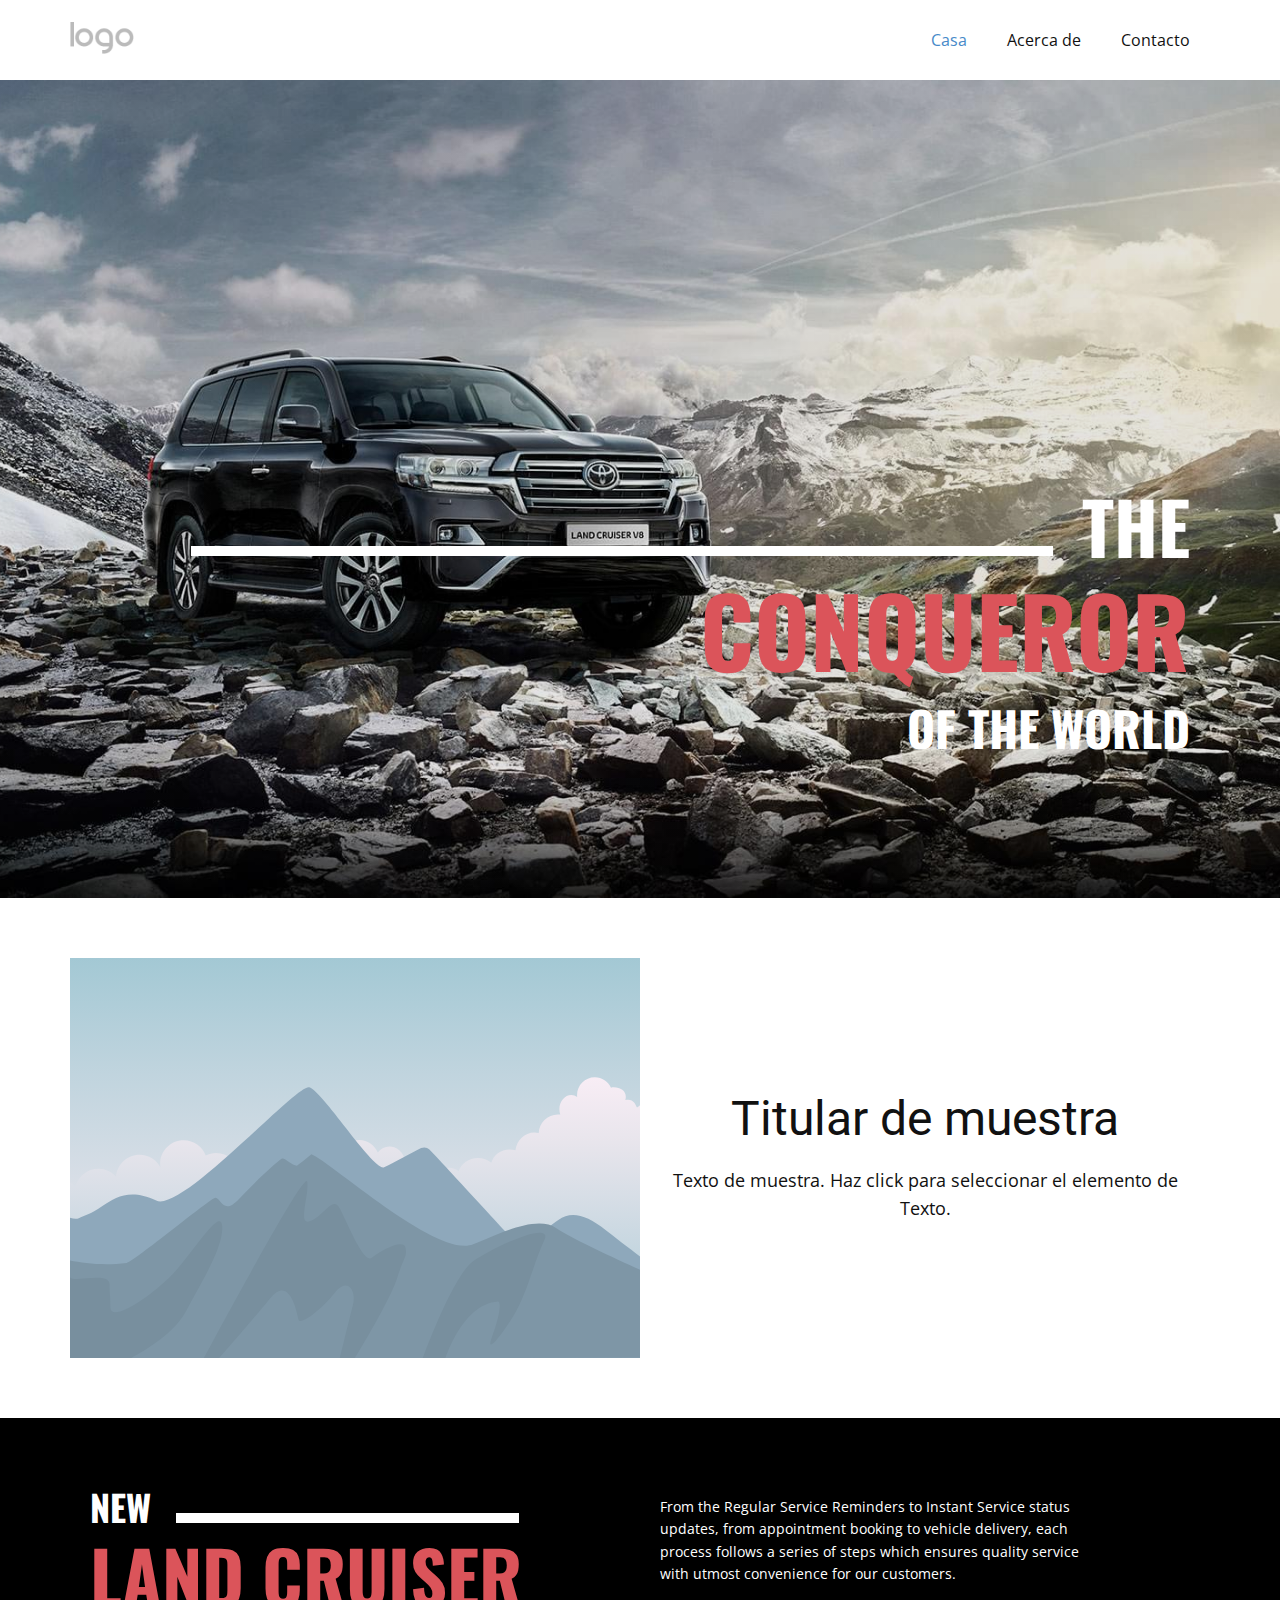
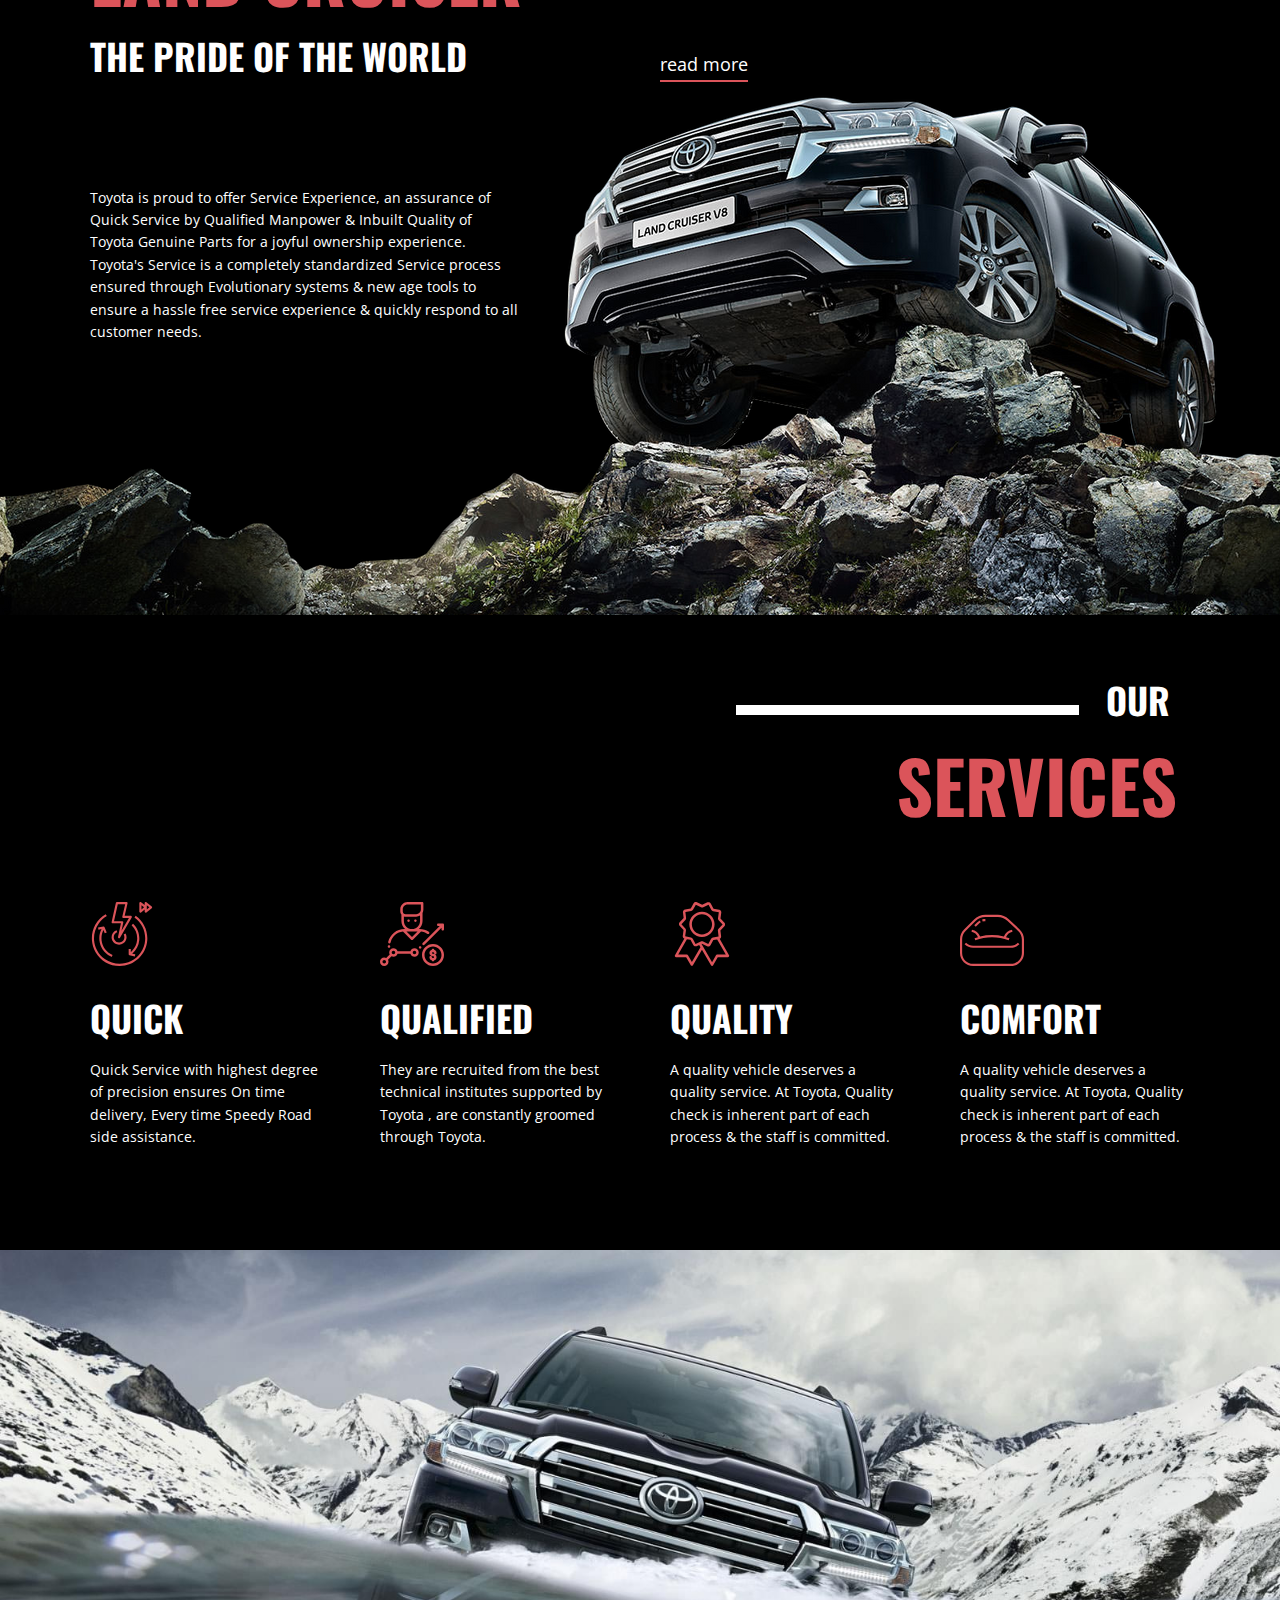
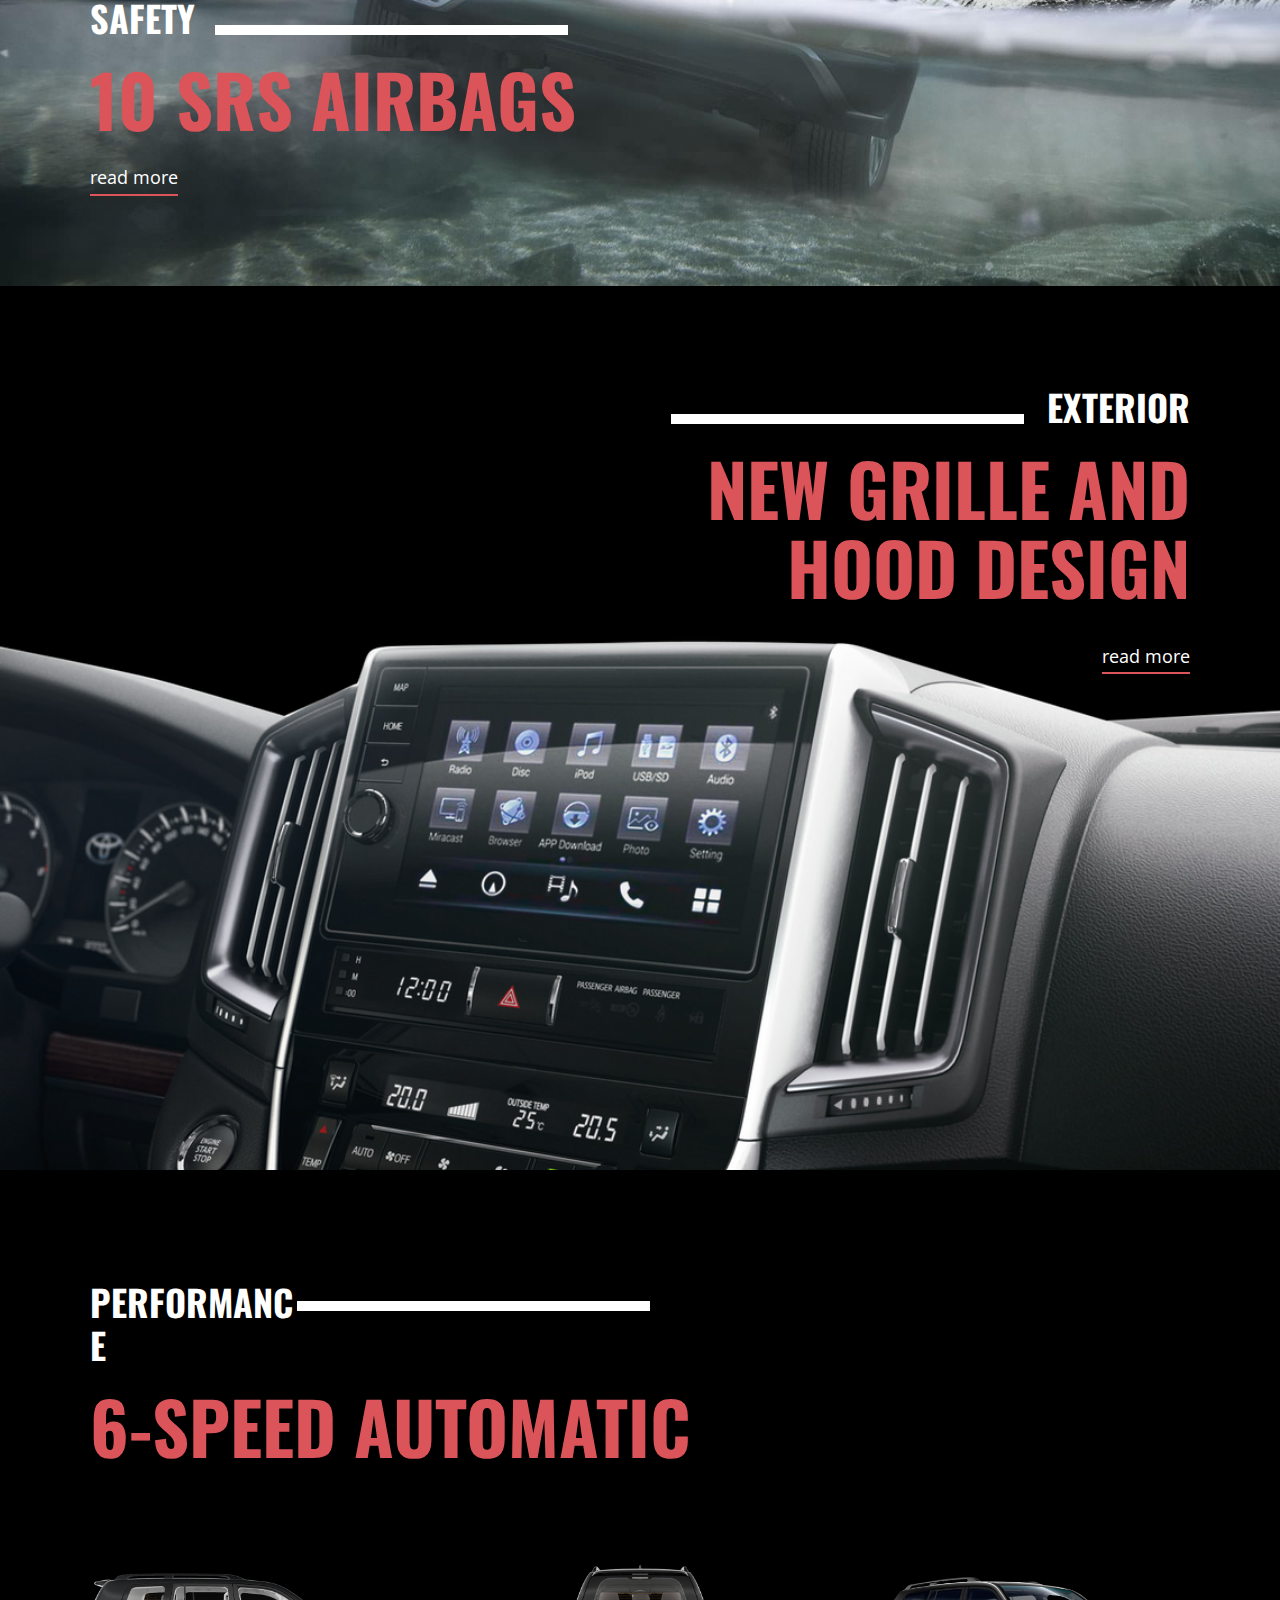
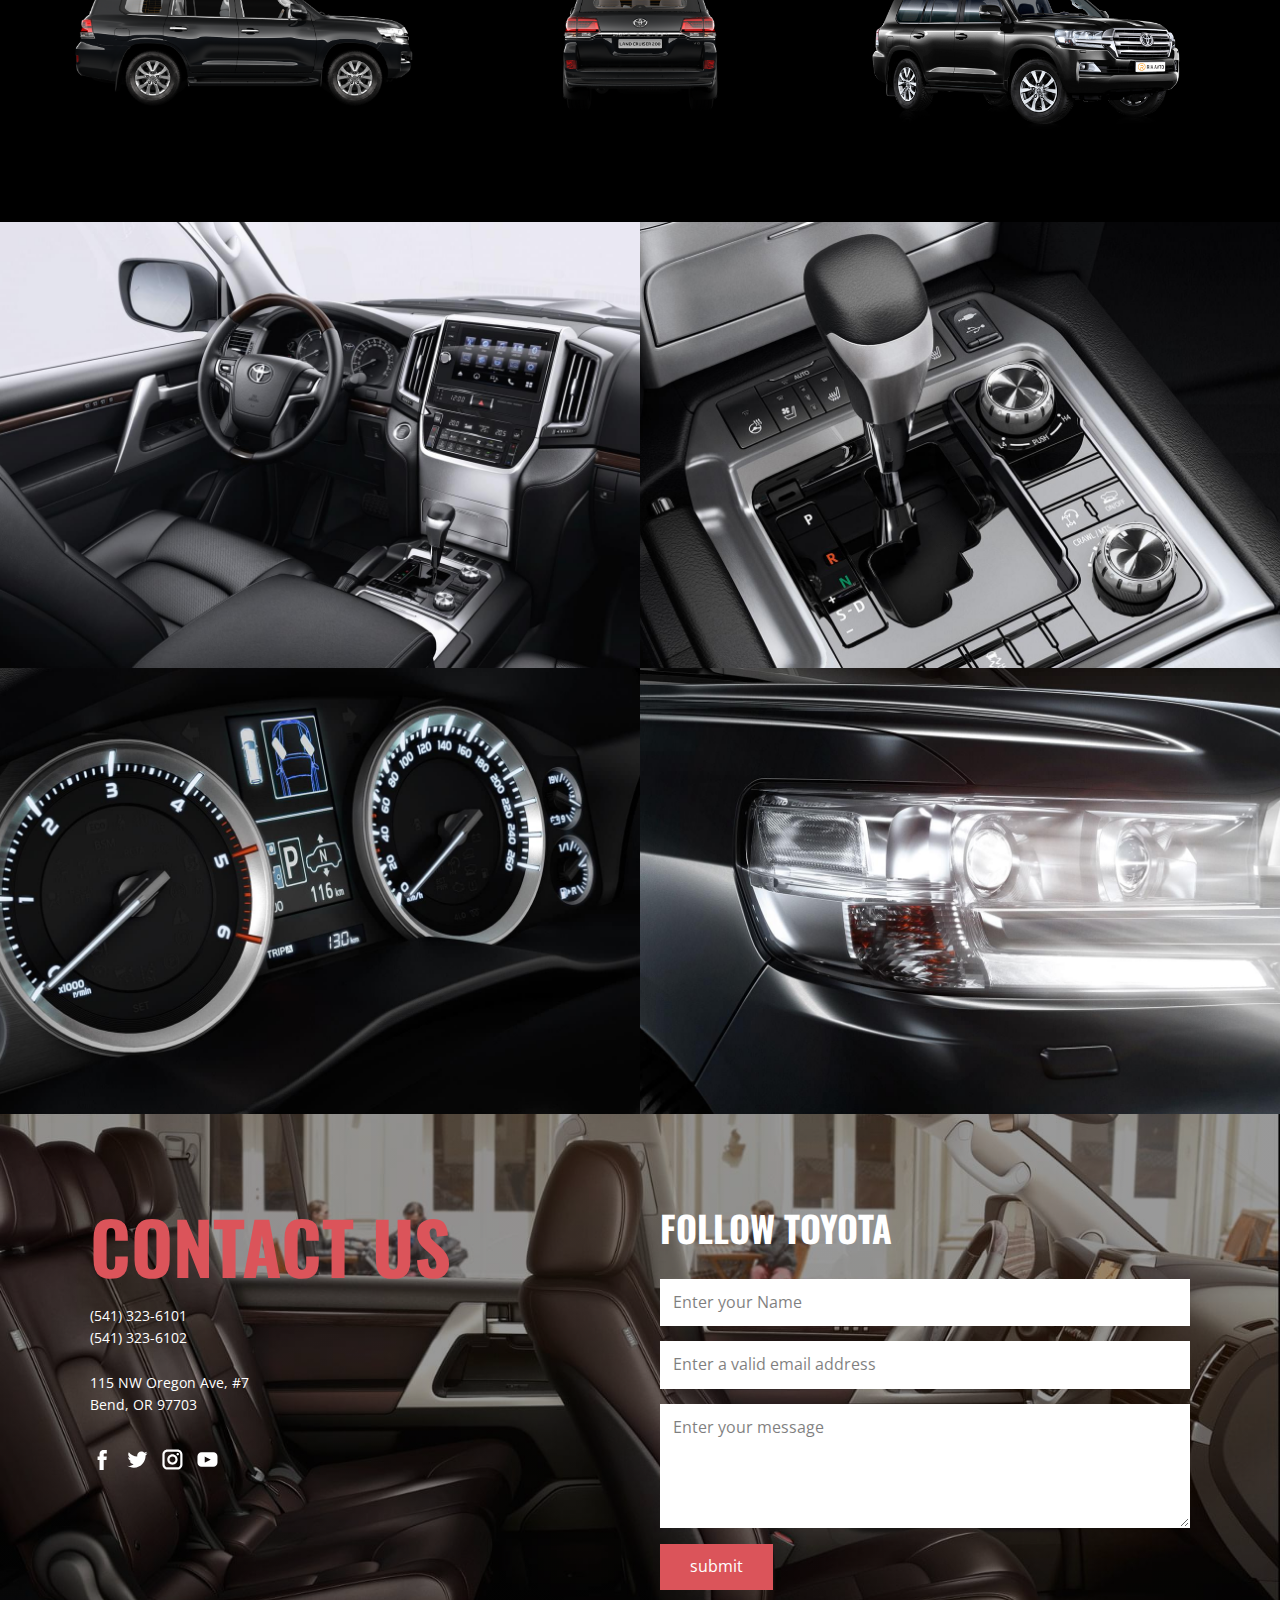
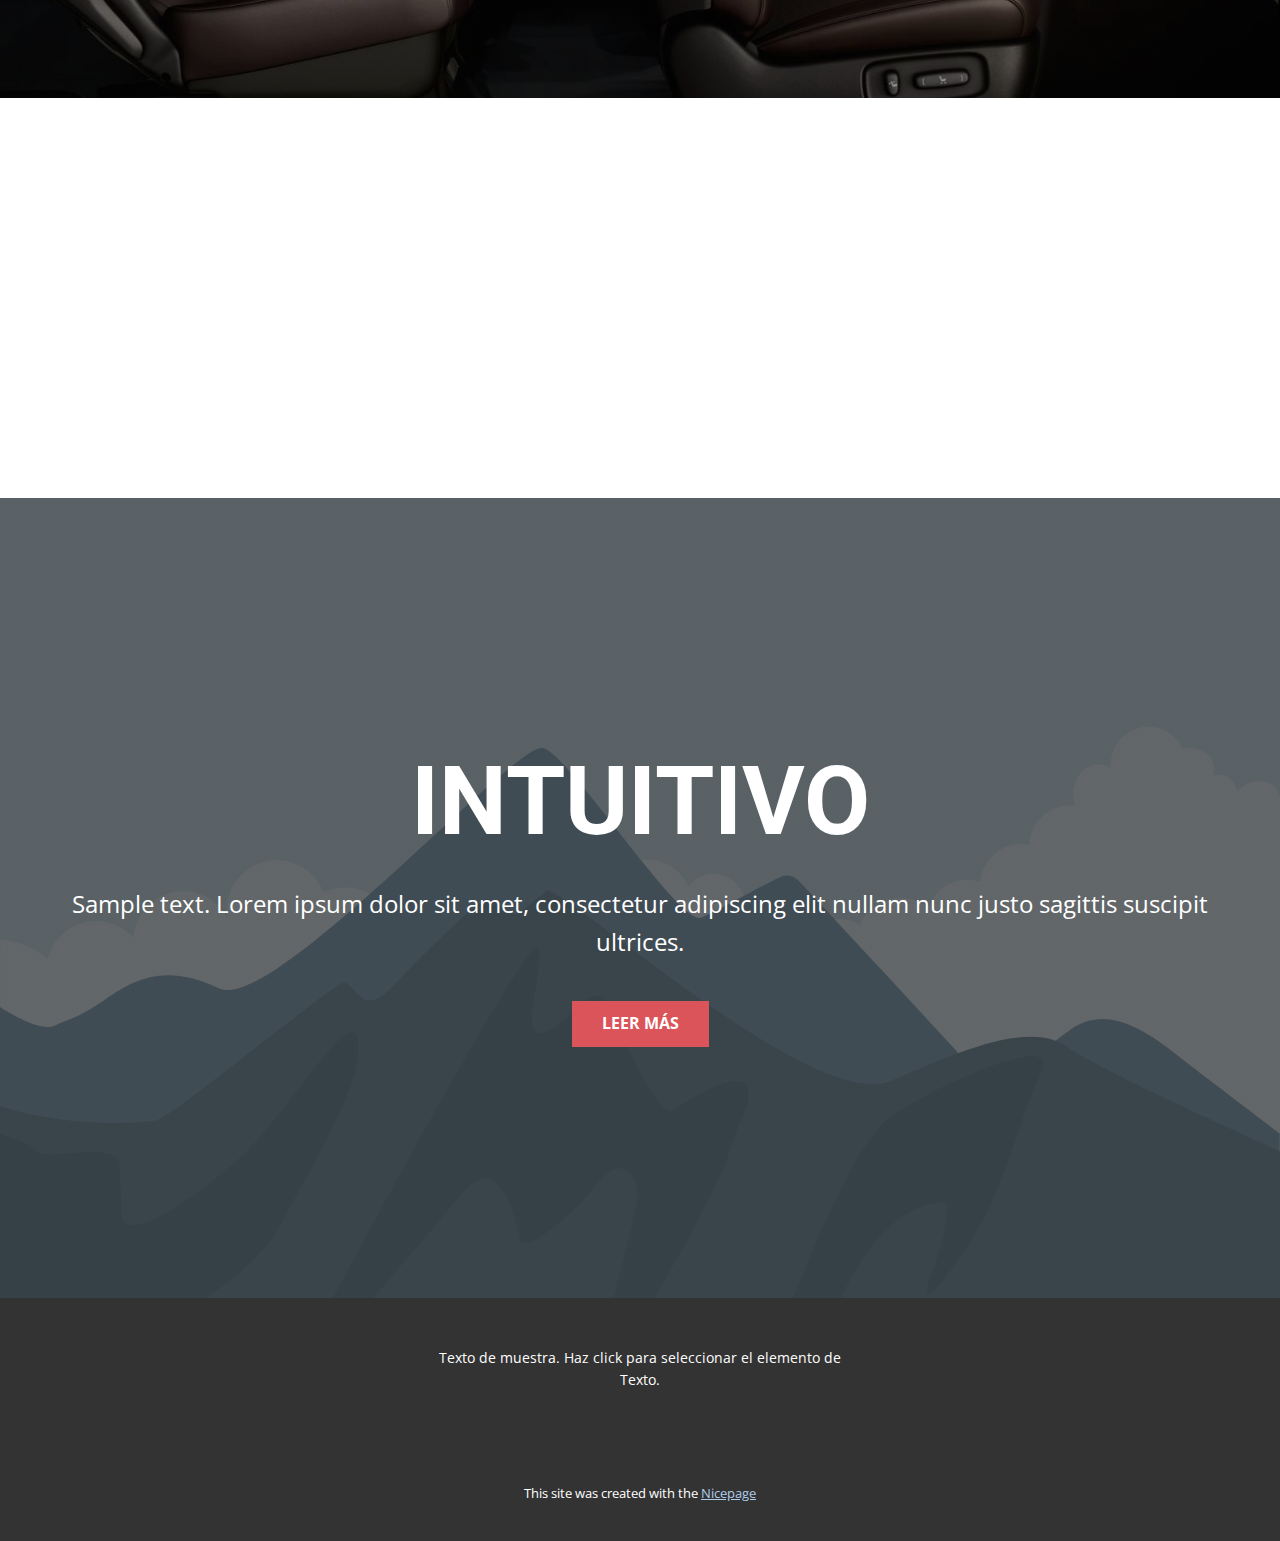
==== index.html @ c86cfa2c "Add files via upload" ====
<!DOCTYPE html>
<html style="font-size: 16px;" lang="es"><head>
    <meta name="viewport" content="width=device-width, initial-scale=1.0">
    <meta charset="utf-8">
    <meta name="keywords" content="the, Conqueror, of the world, Land Cruiser, services, 10 SRS AIRBAGS, NEW GRILLE AND HOOD DESIGN, 6-SPEED AUTOMATIC, Contact us, INTUITIVO">
    <meta name="description" content="">
    <title>Casa</title>
    <link rel="stylesheet" href="nicepage.css" media="screen">
<link rel="stylesheet" href="index.css" media="screen">
    <script class="u-script" type="text/javascript" src="jquery.js" defer=""></script>
    <script class="u-script" type="text/javascript" src="nicepage.js" defer=""></script>
    <meta name="generator" content="Nicepage 6.18.5, nicepage.com">
    <meta name="referrer" content="origin">
    <link id="u-theme-google-font" rel="stylesheet" href="https://fonts.googleapis.com/css?family=Roboto:100,100i,300,300i,400,400i,500,500i,700,700i,900,900i|Open+Sans:300,300i,400,400i,500,500i,600,600i,700,700i,800,800i">
    <link id="u-page-google-font" rel="stylesheet" href="https://fonts.googleapis.com/css?family=Oswald:200,300,400,500,600,700">
    
    
    
    
    
    
    
    
    
    
    
    
    
    <script type="application/ld+json">{
		"@context": "http://schema.org",
		"@type": "Organization",
		"name": "",
		"logo": "images/default-logo.png"
}</script>
    <meta name="theme-color" content="#478ac9">
    <meta property="og:title" content="Casa">
    <meta property="og:type" content="website">
  <meta data-intl-tel-input-cdn-path="intlTelInput/"></head>
  <body data-home-page="Casa.html" data-home-page-title="Casa" data-path-to-root="./" data-include-products="false" class="u-body u-xl-mode" data-lang="es"><header class="u-clearfix u-header u-header" id="sec-7772"><div class="u-clearfix u-sheet u-valign-middle u-sheet-1">
        <a href="#" class="u-image u-logo u-image-1">
          <img src="images/default-logo.png" class="u-logo-image u-logo-image-1">
        </a>
        <nav class="u-menu u-menu-dropdown u-offcanvas u-menu-1">
          <div class="menu-collapse" style="font-size: 1rem; letter-spacing: 0px;">
            <a class="u-button-style u-custom-left-right-menu-spacing u-custom-padding-bottom u-custom-top-bottom-menu-spacing u-nav-link u-text-active-palette-1-base u-text-hover-palette-2-base" href="#">
              <svg class="u-svg-link" viewBox="0 0 24 24"><use xlink:href="#menu-hamburger"></use></svg>
              <svg class="u-svg-content" version="1.1" id="menu-hamburger" viewBox="0 0 16 16" x="0px" y="0px" xmlns:xlink="http://www.w3.org/1999/xlink" xmlns="http://www.w3.org/2000/svg"><g><rect y="1" width="16" height="2"></rect><rect y="7" width="16" height="2"></rect><rect y="13" width="16" height="2"></rect>
</g></svg>
            </a>
          </div>
          <div class="u-nav-container">
            <ul class="u-nav u-unstyled u-nav-1"><li class="u-nav-item"><a class="u-button-style u-nav-link u-text-active-palette-1-base u-text-hover-palette-2-base" href="./" style="padding: 10px 20px;">Casa</a>
</li><li class="u-nav-item"><a class="u-button-style u-nav-link u-text-active-palette-1-base u-text-hover-palette-2-base" href="Acerca-de.html" style="padding: 10px 20px;">Acerca de</a>
</li><li class="u-nav-item"><a class="u-button-style u-nav-link u-text-active-palette-1-base u-text-hover-palette-2-base" href="Contacto.html" style="padding: 10px 20px;">Contacto</a>
</li></ul>
          </div>
          <div class="u-nav-container-collapse">
            <div class="u-black u-container-style u-inner-container-layout u-opacity u-opacity-95 u-sidenav">
              <div class="u-inner-container-layout u-sidenav-overflow">
                <div class="u-menu-close"></div>
                <ul class="u-align-center u-nav u-popupmenu-items u-unstyled u-nav-2"><li class="u-nav-item"><a class="u-button-style u-nav-link" href="./">Casa</a>
</li><li class="u-nav-item"><a class="u-button-style u-nav-link" href="Acerca-de.html">Acerca de</a>
</li><li class="u-nav-item"><a class="u-button-style u-nav-link" href="Contacto.html">Contacto</a>
</li></ul>
              </div>
            </div>
            <div class="u-black u-menu-overlay u-opacity u-opacity-70"></div>
          </div>
        </nav>
      </div></header>
    <section class="u-clearfix u-image u-shading u-section-1" id="carousel_c855">
      <div class="u-clearfix u-sheet u-sheet-1">
        <div class="u-align-right u-container-align-right u-container-style u-expanded-width u-group u-group-1">
          <div class="u-container-layout u-valign-bottom-lg u-valign-bottom-md u-valign-bottom-sm u-valign-bottom-xs u-container-layout-1">
            <div class="u-border-10 u-border-white u-line u-line-horizontal u-line-1"></div>
            <h2 class="u-custom-font u-font-oswald u-text u-text-body-alt-color u-text-1">the</h2>
            <h1 class="u-custom-font u-font-oswald u-text u-text-palette-2-base u-title u-text-2">Conqueror</h1>
            <h2 class="u-custom-font u-font-oswald u-text u-text-body-alt-color u-text-3">of the world</h2>
          </div>
        </div>
      </div>
    </section>
    <section class="u-clearfix u-section-2" id="sec-ae29">
      <div class="u-clearfix u-sheet u-sheet-1">
        <div class="data-layout-selected u-clearfix u-expanded-width u-layout-wrap u-layout-wrap-1">
          <div class="u-layout">
            <div class="u-layout-row">
              <div class="u-container-style u-image u-layout-cell u-size-30 u-image-1" data-image-width="400" data-image-height="265">
                <div class="u-container-layout u-container-layout-1"></div>
              </div>
              <div class="u-container-align-center u-container-style u-layout-cell u-size-30 u-layout-cell-2">
                <div class="u-container-layout u-valign-middle u-container-layout-2">
                  <h2 class="u-align-center u-text u-text-default u-text-1">Titular de muestra</h2>
                  <p class="u-align-center u-text u-text-default u-text-2">Texto de muestra. Haz click para seleccionar el elemento de Texto.</p>
                </div>
              </div>
            </div>
          </div>
        </div>
      </div>
    </section>
    <section class="u-black u-clearfix u-section-3" id="carousel_4634">
      <img src="images/222.png" alt="" class="u-expanded-width u-image u-image-default u-image-1">
      <div class="u-clearfix u-sheet u-sheet-1">
        <div class="u-clearfix u-expanded-width u-layout-wrap u-layout-wrap-1">
          <div class="u-layout">
            <div class="u-layout-row">
              <div class="u-container-style u-layout-cell u-left-cell u-size-30 u-layout-cell-1">
                <div class="u-container-layout u-container-layout-1">
                  <div class="u-border-10 u-border-white u-line u-line-horizontal u-line-1"></div>
                  <h3 class="u-custom-font u-font-oswald u-text u-text-1">New</h3>
                  <h2 class="u-custom-font u-font-oswald u-text u-text-palette-2-base u-text-2">Land Cruiser</h2>
                  <h3 class="u-custom-font u-font-oswald u-text u-text-3">the pride of the world</h3>
                  <p class="u-text u-text-4">Toyota is proud to offer Service Experience, an assurance of Quick Service by Qualified Manpower &amp; Inbuilt Quality of Toyota Genuine Parts for a joyful ownership experience. Toyota's Service is a completely standardized
                                    Service process ensured through Evolutionary systems &amp; new age tools to ensure a hassle free service experience &amp; quickly respond to all customer needs.</p>
                </div>
              </div>
              <div class="u-container-style u-layout-cell u-right-cell u-size-30 u-layout-cell-2">
                <div class="u-container-layout u-container-layout-2">
                  <p class="u-text u-text-5">From the Regular Service Reminders to Instant Service status updates, from appointment booking to vehicle delivery, each process follows a series of steps which ensures quality service with utmost convenience for our customers.&nbsp;</p>
                  <a href="#" class="u-border-2 u-border-palette-2-base u-link u-text-body-alt-color u-link-1">read more</a>
                </div>
              </div>
            </div>
          </div>
        </div>
      </div>
    </section>
    <section class="u-black u-clearfix u-section-4" id="carousel_9ec3">
      <div class="u-clearfix u-sheet u-sheet-1">
        <div class="u-align-right u-container-align-right u-container-style u-group u-group-1">
          <div class="u-container-layout u-container-layout-1">
            <div class="u-border-10 u-border-white u-line u-line-horizontal u-line-1"></div>
            <h3 class="u-custom-font u-font-oswald u-text u-text-1">Our</h3>
            <h2 class="u-custom-font u-font-oswald u-text u-text-palette-2-base u-text-2">services</h2>
          </div>
        </div>
        <div class="u-clearfix u-expanded-width-lg u-expanded-width-md u-expanded-width-xl u-gutter-20 u-layout-wrap u-layout-wrap-1">
          <div class="u-layout">
            <div class="u-layout-row">
              <div class="u-container-style u-layout-cell u-left-cell u-size-15 u-size-30-md u-layout-cell-1">
                <div class="u-container-layout u-valign-middle u-container-layout-2"><span class="u-icon u-icon-circle u-text-palette-2-base u-icon-1"><svg class="u-svg-link" preserveAspectRatio="xMidYMin slice" viewBox="0 0 480.001 480.001" style=""><use xlink:href="#svg-523b"></use></svg><svg class="u-svg-content" viewBox="0 0 480.001 480.001" x="0px" y="0px" id="svg-523b" style="enable-background:new 0 0 480.001 480.001;"><g><g><path d="M342.662,102.54l-9.289,13.031c86.366,61.508,106.517,181.384,45.009,267.75s-181.384,106.517-267.75,45.009    S4.114,246.946,65.623,160.58c15.965-22.417,36.564-41.14,60.399-54.899l-8.008-13.844    c-99.49,57.452-133.569,184.678-76.117,284.168c37.158,64.347,105.817,103.988,180.121,103.996    c114.884-0.009,208.009-93.148,208-208.032C430.012,204.689,397.467,141.566,342.662,102.54z"></path>
</g>
</g><g><g><path d="M86.017,272.001c-0.003-21.386,5.06-42.469,14.774-61.522l9.796,24.491l14.859-5.937l-16-40    c-1.422-3.591-5.215-5.646-9-4.875l-40,8l3.141,15.688l22.935-4.587c-38.029,74.767-8.247,166.206,66.52,204.235    c3.231,1.644,6.521,3.171,9.861,4.579l6.227-14.734C118.71,376.113,85.948,326.707,86.017,272.001z"></path>
</g>
</g><g><g><path d="M370.017,272.001c0.154-41.482-16.8-81.194-46.867-109.773l-11.07,11.547c54.24,51.929,56.113,137.997,4.184,192.236    c-3.247,3.391-6.667,6.612-10.246,9.649v-23.659h-16v40c0.001,3.812,2.691,7.095,6.43,7.844l40,8l3.141-15.688l-22.884-4.575    C350.552,358.728,370.04,316.479,370.017,272.001z"></path>
</g>
</g><g><g><path d="M310.021,105.077c-1.217-0.704-2.598-1.075-4.003-1.076h-45.945l21.742-94.203c0.99-4.308-1.7-8.604-6.008-9.594    c-0.587-0.135-1.187-0.203-1.789-0.203h-72c-3.75-0.001-6.997,2.604-7.809,6.266l-32,144c-0.526,2.369,0.05,4.848,1.566,6.742    c1.52,1.891,3.816,2.991,6.242,2.992h62.105l-21.929,102.32c-0.825,3.849,1.272,7.726,4.945,9.141    c0.916,0.357,1.891,0.54,2.875,0.539c2.855,0,5.495-1.521,6.926-3.992l88-152C315.152,112.184,313.846,107.29,310.021,105.077z     M236.439,216.212l13.402-62.531c0.928-4.32-1.822-8.574-6.142-9.502c-0.553-0.119-1.117-0.179-1.682-0.178H179.99l28.445-128    h55.527l-21.742,94.203c-0.99,4.308,1.7,8.604,6.008,9.594c0.587,0.135,1.187,0.203,1.789,0.203h42.125L236.439,216.212z"></path>
</g>
</g><g><g><path d="M266.522,235.993l-13.852,8.016c11.038,19.137,4.472,43.599-14.665,54.637c-19.137,11.038-43.599,4.472-54.637-14.665    c-11.038-19.137-4.472-43.599,14.665-54.637c2.118-1.221,4.343-2.246,6.648-3.062l-5.328-15.094    c-29.163,10.311-44.445,42.312-34.134,71.475c7.911,22.375,29.066,37.335,52.798,37.338c30.936-0.008,56.008-25.094,56-56.03    C274.015,254.149,271.43,244.5,266.522,235.993z"></path>
</g>
</g><g><g><path d="M464.264,35.001c-0.369-0.462-0.788-0.881-1.25-1.25l-40-32c-3.452-2.759-8.487-2.197-11.245,1.255    c-1.133,1.418-1.751,3.179-1.751,4.995v15.353L383.014,1.751c-3.452-2.759-8.487-2.197-11.245,1.255    c-1.133,1.418-1.751,3.179-1.751,4.995v64c0.001,4.419,3.584,8.001,8.004,8c1.814,0,3.575-0.617,4.993-1.75l27.004-21.603v15.353    c0.001,4.419,3.584,8.001,8.004,8c1.814,0,3.575-0.617,4.993-1.75l40-32C466.465,43.49,467.025,38.453,464.264,35.001z     M386.017,55.353V24.649l19.195,15.352L386.017,55.353z M426.017,55.353V24.649l19.195,15.352L426.017,55.353z"></path>
</g>
</g></svg></span>
                  <h3 class="u-custom-font u-font-oswald u-text u-text-3">QUICK</h3>
                  <p class="u-text u-text-4">Quick Service with highest degree of precision ensures On time delivery, Every time Speedy Road side assistance.</p>
                </div>
              </div>
              <div class="u-container-style u-layout-cell u-size-15 u-size-30-md u-layout-cell-2">
                <div class="u-container-layout u-valign-middle u-container-layout-3"><span class="u-icon u-icon-circle u-text-palette-2-base u-icon-2"><svg class="u-svg-link" preserveAspectRatio="xMidYMin slice" viewBox="0 0 512 512" style=""><use xlink:href="#svg-3472"></use></svg><svg class="u-svg-content" viewBox="0 0 512 512" x="0px" y="0px" id="svg-3472" style="enable-background:new 0 0 512 512;"><g><g><path d="M79.019,348.99c-1.859-1.86-4.439-2.921-7.069-2.921c-2.631,0-5.21,1.061-7.07,2.921c-1.86,1.869-2.93,4.439-2.93,7.079    c0,2.631,1.069,5.2,2.93,7.07c1.86,1.861,4.439,2.93,7.07,2.93c2.63,0,5.21-1.069,7.069-2.93c1.86-1.87,2.931-4.439,2.931-7.07    C81.95,353.439,80.88,350.859,79.019,348.99z"></path>
</g>
</g><g><g><path d="M390.684,238.508c-22.077-14.818-47.854-22.651-74.544-22.651h-5.84c18.36-15.531,30.049-38.717,30.049-64.593V87.107    c4.309-8.028,6.761-17.195,6.761-26.927V10c0-5.522-4.478-10-10-10H220.745c-32.268,0-58.519,26.251-58.519,58.519v16.488    c0,9.769,3.337,18.767,8.919,25.935v50.321c0,25.875,11.688,49.062,30.049,64.593h-5.336c-30.42,0-60.202,10.479-83.862,29.507    c-23.301,18.738-39.841,45.011-46.572,73.977c-1.25,5.379,2.097,10.753,7.476,12.003c0.762,0.177,1.522,0.262,2.272,0.262    c4.546,0,8.658-3.12,9.731-7.738c11.126-47.876,50.926-82.387,98.94-87.366l65.084,65.084c1.953,1.952,4.512,2.929,7.071,2.929    c2.559,0,5.118-0.977,7.071-2.929l65.092-65.091c18.378,1.928,35.943,8.261,51.376,18.619c4.585,3.078,10.798,1.857,13.876-2.729    S395.269,241.585,390.684,238.508z M182.227,75.007V58.519C182.227,37.28,199.506,20,220.746,20h106.366v40.181    c0,20.472-16.655,37.127-37.127,37.127h-85.458C192.231,97.308,182.227,87.304,182.227,75.007z M256,280.371l-44.515-44.516    h43.878c0.129,0.001,0.256,0.01,0.385,0.01c0.129,0,0.256-0.009,0.385-0.01h44.383L256,280.371z M256.133,215.856h-0.77    c-35.445-0.21-64.217-29.1-64.217-64.593v-36.137c4.208,1.408,8.705,2.182,13.381,2.182h85.458    c11.153,0,21.563-3.225,30.366-8.774v42.729C320.351,186.756,291.578,215.647,256.133,215.856z"></path>
</g>
</g><g><g><path d="M276,370.219c-15.269,0-28.217,10.117-32.497,24H140.216c-4.28-13.883-17.228-24-32.497-24c-18.748,0-34,15.252-34,34    c0,5.741,1.436,11.151,3.958,15.899l-27.778,27.778c-4.748-2.523-10.158-3.958-15.899-3.958c-18.748,0-34,15.252-34,34    s15.252,34,34,34s34-15.252,34-34c0-5.741-1.436-11.151-3.958-15.899L91.82,434.26c4.748,2.523,10.158,3.958,15.899,3.958    c15.269,0,28.217-10.117,32.497-24h103.287c4.28,13.883,17.228,24,32.497,24c18.748,0,34-15.252,34-34    S294.748,370.219,276,370.219z M34,491.938c-7.72,0-14-6.28-14-14c0-7.72,6.28-14,14-14c7.72,0,14,6.28,14,14    C48,485.658,41.72,491.938,34,491.938z M107.719,418.219c-7.72,0-14-6.28-14-14c0-7.72,6.28-14,14-14c7.72,0,14,6.28,14,14    C121.719,411.939,115.438,418.219,107.719,418.219z M276,418.219c-7.72,0-14-6.28-14-14c0-7.72,6.28-14,14-14    c7.72,0,14,6.28,14,14C290,411.939,283.72,418.219,276,418.219z"></path>
</g>
</g><g><g><path d="M328.09,356.13c-1.861-1.86-4.441-2.93-7.07-2.93c-2.64,0-5.22,1.069-7.08,2.93c-1.859,1.86-2.93,4.439-2.93,7.07    c0,2.63,1.07,5.21,2.93,7.069c1.86,1.87,4.44,2.931,7.08,2.931c2.63,0,5.2-1.061,7.07-2.931c1.86-1.859,2.92-4.439,2.92-7.069    C331.01,360.569,329.95,358,328.09,356.13z"></path>
</g>
</g><g><g><path d="M502,172.05h-35.891c-5.522,0-10,4.478-10,10c0,5.522,4.478,10,10,10h11.917L341.288,328.788    c-3.905,3.905-3.905,10.237,0,14.143c1.953,1.952,4.512,2.929,7.071,2.929s5.118-0.977,7.071-2.929L492,206.361v11.579    c0,5.522,4.478,10,10,10c5.522,0,10-4.478,10-10v-35.89C512,176.527,507.522,172.05,502,172.05z"></path>
</g>
</g><g><g><path d="M235.42,142.1c-1.86-1.859-4.44-2.93-7.07-2.93c-2.64,0-5.21,1.07-7.07,2.93c-1.869,1.86-2.93,4.44-2.93,7.08    c0,2.63,1.061,5.2,2.93,7.07c1.86,1.859,4.431,2.92,7.07,2.92c2.63,0,5.21-1.061,7.07-2.92c1.859-1.87,2.93-4.44,2.93-7.07    C238.35,146.54,237.279,143.96,235.42,142.1z"></path>
</g>
</g><g><g><path d="M290.439,142.1c-1.859-1.859-4.439-2.93-7.069-2.93s-5.21,1.07-7.07,2.93c-1.86,1.86-2.93,4.44-2.93,7.08    c0,2.63,1.069,5.21,2.93,7.07c1.86,1.859,4.44,2.92,7.07,2.92s5.21-1.061,7.069-2.92c1.86-1.86,2.931-4.44,2.931-7.07    C293.37,146.54,292.3,143.96,290.439,142.1z"></path>
</g>
</g><g><g><path d="M424,336c-48.523,0-88,39.477-88,88s39.477,88,88,88s88-39.477,88-88S472.523,336,424,336z M424,492    c-37.495,0-68-30.505-68-68s30.505-68,68-68s68,30.505,68,68S461.495,492,424,492z"></path>
</g>
</g><g><g><path d="M424.002,414.633c-4.62,0-8.523-3.119-8.523-6.812c-0.002-3.692,3.901-6.811,8.521-6.811s8.523,3.119,8.523,6.811    c0,5.522,4.478,10,10,10c5.522,0,10-4.478,10-10c0-11.489-7.73-21.31-18.557-25.118c-0.347-5.208-4.67-9.329-9.966-9.329    c-5.296,0-9.619,4.121-9.966,9.329c-10.827,3.808-18.557,13.629-18.557,25.118c0,14.784,12.796,26.812,28.523,26.812    c4.62,0,8.523,3.119,8.523,6.811s-3.903,6.811-8.523,6.811s-8.523-3.119-8.523-6.811c0-5.522-4.478-10-10-10    c-5.522,0-10,4.478-10,10c0,11.513,7.762,21.352,18.624,25.143c0.657,4.887,4.833,8.66,9.9,8.66c5.067,0,9.243-3.773,9.9-8.66    c10.862-3.791,18.624-13.63,18.624-25.143C452.525,426.661,439.729,414.633,424.002,414.633z"></path>
</g>
</g></svg></span>
                  <h3 class="u-custom-font u-font-oswald u-text u-text-5">QUALIFIED</h3>
                  <p class="u-text u-text-6">They are recruited from the best technical institutes supported by Toyota , are constantly groomed through Toyota.</p>
                </div>
              </div>
              <div class="u-container-style u-layout-cell u-size-15 u-size-30-md u-layout-cell-3">
                <div class="u-container-layout u-valign-middle u-container-layout-4"><span class="u-icon u-icon-circle u-text-palette-2-base u-icon-3"><svg class="u-svg-link" preserveAspectRatio="xMidYMin slice" viewBox="0 0 405.075 405.075" style=""><use xlink:href="#svg-3766"></use></svg><svg class="u-svg-content" viewBox="0 0 405.075 405.075" x="0px" y="0px" id="svg-3766" style="enable-background:new 0 0 405.075 405.075;"><g><g><g><path d="M373.488,337.075l-59.2-104c6-2.8,9.6-9.2,9.2-16.4l-4.4-36.8l25.2-26.4c5.6-5.6,6-15.2,0.4-22l-25.2-27.2l5.2-37.2     c0.8-8-4.8-16-12.8-17.6l-36.4-7.2l-17.6-32.4c-3.6-7.6-12.4-10.8-20.4-7.6h-0.4l-33.6,15.6l-32.8-16c-3.6-2-8-2.4-12-1.2     c-4,1.2-7.2,4-9.2,7.6l-18,32.4l-36.4,6.4c-8.4,1.6-14,9.2-13.2,18l4.4,36.8l-25.2,26.4c-5.6,5.6-6,15.2-0.4,22l25.2,27.2     l-5.2,37.2c-0.8,7.2,3.6,14,10.4,16.8l-59.6,105.6c-1.6,2.4-1.2,5.6,0,8c1.6,2.4,4,4,6.8,4h64l29.2,50.8c1.6,2.4,4,4,6.8,4     s5.6-1.6,6.8-4l57.2-97.6l57.2,98.8c1.6,2.4,4,4,6.8,4s5.6-1.6,6.8-4l29.2-52h64c2.8,0,5.6-1.6,6.8-4     C375.088,342.675,375.088,339.475,373.488,337.075z M138.688,379.875l-24.8-42.8c-1.6-2.4-4-4-6.8-4h-55.2l55.2-97.6l22.8,4     l17.6,32.4c3.6,7.6,12.4,10.8,20.4,7.6h0.4l16.4-7.6l8,14L138.688,379.875z M161.888,265.075c-0.4,0-0.4,0-0.4,0l-17.6-33.2     c-2.4-4-6.4-7.2-11.2-7.6l-36.8-6.8l5.2-36.8c0.8-4.8-0.8-10-4-13.2l-24.8-27.2l25.2-26.4c3.6-3.6,5.2-8.4,4.4-13.2l-4.4-36.4     c0,0,0-0.4,0.4-0.8l36.4-6.4c4.4-0.8,8.8-3.6,11.2-8l18-32.4l32.8,16c4.4,2.4,10,2.4,14.4,0l33.2-15.2c0.4,0,0.4,0,0.4,0     l17.6,33.2c2.4,4,6.4,7.2,10.8,7.6l36.4,7.2l-5.2,36.8c-0.8,4.8,0.8,10,4,13.2l25.2,27.2l-25.6,26.4c-3.6,3.6-5.2,8.4-4.4,13.2     l4.4,36.8l-36,6c-4.4,0.8-8.8,3.6-11.2,8l-18,32.4l-32.8-16c-4.4-2.4-10-2.4-14.4,0L161.888,265.075z M297.888,333.075     c-2.8,0-5.6,1.6-6.8,4l-24.8,44l-56.4-97.6c-0.4-1.2-0.8-2-1.6-2.8l-8.8-15.6l2.8-1.2l32.8,16c2.4,1.2,4.8,1.6,7.2,1.6     c5.6,0,11.2-2.8,14-8l18-32.4l24-4.4l54.8,96.4H297.888z"></path><path d="M282.288,141.075c0-44-36-80-80-80s-80,36-80,80s36,80,80,80S282.288,185.075,282.288,141.075z M202.288,205.075     c-35.2,0-64-28.8-64-64s28.8-64,64-64s64,28.8,64,64S237.488,205.075,202.288,205.075z"></path>
</g>
</g>
</g></svg></span>
                  <h3 class="u-custom-font u-font-oswald u-text u-text-7">QUALITY</h3>
                  <p class="u-text u-text-8">A quality vehicle deserves a quality service. At Toyota, Quality check is inherent part of each process &amp; the staff is committed.</p>
                </div>
              </div>
              <div class="u-container-style u-layout-cell u-right-cell u-size-15 u-size-30-md u-layout-cell-4">
                <div class="u-container-layout u-valign-middle u-container-layout-5"><span class="u-icon u-icon-circle u-text-palette-2-base u-icon-4"><svg class="u-svg-link" preserveAspectRatio="xMidYMin slice" viewBox="0 -48 480.00042 480" style=""><use xlink:href="#svg-70f1"></use></svg><svg class="u-svg-content" viewBox="0 -48 480.00042 480" id="svg-70f1"><path d="m365.863281 32.800781c-22.242187-21.09375-51.738281-32.8359372-82.390625-32.800781h-93.070312c-31.847656-.0859375-62.402344 12.570312-84.859375 35.152344l-75.078125 75.074218c-19.574219 19.457032-30.542969 45.941407-30.464844 73.542969v101.832031c.0859375 54.308594 44.089844 98.316407 98.402344 98.398438h283.199218c54.308594-.082031 98.316407-44.089844 98.398438-98.398438v-100.226562c-.050781-28.601562-11.832031-55.929688-32.589844-75.605469zm98.136719 252.800781c-.066406 45.480469-36.917969 82.332032-82.398438 82.398438h-283.199218c-45.484375-.066406-82.335938-36.917969-82.402344-82.398438v-101.832031c-.066406-23.355469 9.21875-45.765625 25.777344-62.234375l75.070312-75.070312c19.464844-19.570313 45.949219-30.542969 73.554688-30.464844h93.070312c26.5625-.042969 52.125 10.121094 71.40625 28.394531l81.546875 77.007813c17.570313 16.652344 27.539063 39.789062 27.574219 64zm0 0"></path><path d="m190.402344 48v-16c-8.332032-.007812-16.617188 1.164062-24.617188 3.480469l4.445313 15.359375c6.558593-1.886719 13.347656-2.84375 20.171875-2.839844zm0 0"></path><path d="m139.480469 69.089844c4.84375-4.855469 10.355469-8.992188 16.367187-12.289063l-7.695312-14.03125c-7.34375 4.03125-14.078125 9.085938-20 15.015625l-21.175782 21.246094 11.351563 11.289062zm0 0"></path><path d="m381.601562 232h-283.199218c-19.789063-.183594-38.746094-7.992188-52.921875-21.800781l-11.023438 11.601562c17.144531 16.640625 40.050781 26.023438 63.945313 26.199219h283.199218c23.890626-.175781 46.796876-9.558594 63.941407-26.199219l-11.023438-11.601562c-14.175781 13.808593-33.132812 21.617187-52.917969 21.800781zm0 0"></path><path d="m135.136719 167.609375c-8.800781 2.664063-17.503907 5.597656-26.054688 8.941406l5.839844 14.898438c80.472656-31.175781 169.6875-31.175781 250.160156 0l5.839844-14.898438c-8.554687-3.359375-17.265625-6.277343-26.058594-8.941406 8.632813-20.527344 26.894531-35.429687 48.738281-39.769531l-3.199218-15.679688c-27.628906 5.46875-50.597656 24.570313-61.011719 50.738282l-.140625.375c-58.597656-14.800782-119.957031-14.800782-178.554688 0l-.152343-.367188c-10.394531-26.15625-33.339844-45.257812-60.941407-50.746094l-3.199218 15.679688c21.839844 4.339844 40.101562 19.242187 48.734375 39.769531zm0 0"></path></svg></span>
                  <h3 class="u-custom-font u-font-oswald u-text u-text-9">Comfort</h3>
                  <p class="u-text u-text-10">A quality vehicle deserves a quality service. At Toyota, Quality check is inherent part of each process &amp; the staff is committed.&nbsp;</p>
                </div>
              </div>
            </div>
          </div>
        </div>
      </div>
    </section>
    <section class="u-clearfix u-image u-section-5" id="carousel_187d">
      <div class="u-clearfix u-sheet u-sheet-1">
        <div class="u-container-style u-group u-group-1">
          <div class="u-container-layout u-valign-middle-md u-container-layout-1">
            <div class="u-border-10 u-border-white u-line u-line-horizontal u-line-1"></div>
            <h3 class="u-custom-font u-font-oswald u-text u-text-body-alt-color u-text-1">safety</h3>
            <h2 class="u-custom-font u-font-oswald u-text u-text-palette-2-base u-text-2">10 SRS AIRBAGS</h2>
            <a href="#" class="u-border-2 u-border-palette-2-base u-link u-text-body-alt-color u-link-1">read more</a>
          </div>
        </div>
      </div>
    </section>
    <section class="u-black u-clearfix u-expand-resize u-section-6" id="carousel_9d56">
      <img class="u-expanded-width u-image u-image-1" src="images/toyotaLandCruiserv82015interiortme015afull_tcm3046502788.png">
      <div class="u-clearfix u-sheet u-sheet-1">
        <div class="u-align-right u-container-align-right u-container-style u-expanded-width-xs u-group u-group-1">
          <div class="u-container-layout u-container-layout-1">
            <div class="u-border-10 u-border-white u-line u-line-horizontal u-line-1"></div>
            <h3 class="u-custom-font u-font-oswald u-text u-text-1">EXTERIOR</h3>
            <h2 class="u-custom-font u-font-oswald u-text u-text-palette-2-base u-text-2">NEW GRILLE AND HOOD DESIGN</h2>
            <a href="#" class="u-border-2 u-border-palette-2-base u-link u-text-body-alt-color u-link-1">read more</a>
          </div>
        </div>
      </div>
    </section>
    <section class="u-black u-clearfix u-section-7" id="carousel_3b82">
      <div class="u-clearfix u-sheet u-sheet-1">
        <div class="u-container-style u-group u-group-1">
          <div class="u-container-layout u-container-layout-1">
            <div class="u-border-10 u-border-white u-line u-line-horizontal u-line-1"></div>
            <h3 class="u-custom-font u-font-oswald u-text u-text-1">PERFORMANCE</h3>
            <h2 class="u-custom-font u-font-oswald u-text u-text-palette-2-base u-text-2">6-SPEED AUTOMATIC</h2>
          </div>
        </div>
        <div class="u-clearfix u-expanded-width u-gutter-20 u-layout-wrap u-layout-wrap-1">
          <div class="u-layout">
            <div class="u-layout-row">
              <div class="u-align-center-sm u-container-style u-expand-resize u-layout-cell u-left-cell u-size-20 u-layout-cell-1">
                <div class="u-container-layout u-valign-middle-sm">
                  <img class="u-expanded-width-lg u-expanded-width-md u-expanded-width-xl u-image u-image-contain u-image-1" src="images/0568b185a151bdab893b7cf103f86f4d.png">
                </div>
              </div>
              <div class="u-align-center-sm u-container-style u-layout-cell u-size-20 u-layout-cell-2">
                <div class="u-container-layout u-valign-middle-sm">
                  <img class="u-expanded-width u-image u-image-contain u-image-2" src="images/83c0b0142e240e5a0f8fa8c074608f49.png">
                </div>
              </div>
              <div class="u-container-style u-layout-cell u-right-cell u-size-20 u-layout-cell-3">
                <div class="u-container-layout">
                  <img class="u-expanded-width-xs u-image u-image-contain u-image-3" src="images/db01landcruiser200.png">
                </div>
              </div>
            </div>
          </div>
        </div>
      </div>
    </section>
    <section class="u-clearfix u-section-8" id="carousel_e88b">
      <div class="u-clearfix u-expanded-width u-layout-wrap">
        <div class="u-layout">
          <div class="u-layout-col">
            <div class="u-size-30">
              <div class="u-layout-row">
                <div class="u-container-style u-image u-layout-cell u-left-cell u-size-30 u-image-1">
                  <div class="u-container-layout"></div>
                </div>
                <div class="u-container-style u-image u-layout-cell u-right-cell u-size-30 u-image-2">
                  <div class="u-container-layout"></div>
                </div>
              </div>
            </div>
            <div class="u-size-30">
              <div class="u-layout-row">
                <div class="u-container-style u-image u-layout-cell u-left-cell u-size-30 u-image-3">
                  <div class="u-container-layout"></div>
                </div>
                <div class="u-container-style u-image u-layout-cell u-right-cell u-size-30 u-image-4">
                  <div class="u-container-layout"></div>
                </div>
              </div>
            </div>
          </div>
        </div>
      </div>
    </section>
    <section class="u-clearfix u-image u-shading u-section-9" id="carousel_147e">
      <div class="u-clearfix u-sheet u-sheet-1">
        <div class="data-layout-selected u-clearfix u-expanded-width u-layout-wrap u-layout-wrap-1">
          <div class="u-layout">
            <div class="u-layout-row">
              <div class="u-container-style u-layout-cell u-left-cell u-size-30 u-layout-cell-1">
                <div class="u-container-layout u-container-layout-1">
                  <h2 class="u-custom-font u-font-oswald u-text u-text-palette-2-base u-text-1">Contact us</h2>
                  <p class="u-text u-text-2">(541) 323-6101&nbsp;<br>(541) 323-6102<br>
                    <br>115 NW Oregon Ave, #7&nbsp;<br>Bend, OR 97703
                  </p>
                  <div class="u-social-icons u-spacing-10 u-social-icons-1">
                    <a class="u-social-url" target="_blank" href=""><span class="u-icon u-icon-circle u-social-facebook u-social-icon u-icon-1"><svg class="u-svg-link" preserveAspectRatio="xMidYMin slice" viewBox="0 0 112.2 112.2"><use xlink:href="#svg-89b1"></use></svg><svg x="0px" y="0px" viewBox="0 0 112.2 112.2" enable-background="new 0 0 112.2 112.2" xml:space="preserve" id="svg-89b1" class="u-svg-content"><path d="M75.5,28.8H65.4c-1.5,0-4,0.9-4,4.3v9.4h13.9l-1.5,15.8H61.4v45.1H42.8V58.3h-8.8V42.4h8.8V32.2 c0-7.4,3.4-18.8,18.8-18.8h13.8v15.4H75.5z"></path></svg></span>
                    </a>
                    <a class="u-social-url" target="_blank" href=""><span class="u-icon u-icon-circle u-social-icon u-social-twitter u-icon-2"><svg class="u-svg-link" preserveAspectRatio="xMidYMin slice" viewBox="0 0 112.2 112.2"><use xlink:href="#svg-44f4"></use></svg><svg x="0px" y="0px" viewBox="0 0 112.2 112.2" enable-background="new 0 0 112.2 112.2" xml:space="preserve" id="svg-44f4" class="u-svg-content"><path d="M92.2,38.2c0,0.8,0,1.6,0,2.3c0,24.3-18.6,52.4-52.6,52.4c-10.6,0.1-20.2-2.9-28.5-8.2 c1.4,0.2,2.9,0.2,4.4,0.2c8.7,0,16.7-2.9,23-7.9c-8.1-0.2-14.9-5.5-17.3-12.8c1.1,0.2,2.4,0.2,3.4,0.2c1.6,0,3.3-0.2,4.8-0.7 c-8.4-1.6-14.9-9.2-14.9-18c0-0.2,0-0.2,0-0.2c2.5,1.4,5.4,2.2,8.4,2.3c-5-3.3-8.3-8.9-8.3-15.4c0-3.4,1-6.5,2.5-9.2 c9.1,11.1,22.7,18.5,38,19.2c-0.2-1.4-0.4-2.8-0.4-4.3c0.1-10,8.3-18.2,18.5-18.2c5.4,0,10.1,2.2,13.5,5.7c4.3-0.8,8.1-2.3,11.7-4.5 c-1.4,4.3-4.3,7.9-8.1,10.1c3.7-0.4,7.3-1.4,10.6-2.9C98.9,32.3,95.7,35.5,92.2,38.2z"></path></svg></span>
                    </a>
                    <a class="u-social-url" target="_blank" href=""><span class="u-icon u-icon-circle u-social-icon u-social-instagram u-icon-3"><svg class="u-svg-link" preserveAspectRatio="xMidYMin slice" viewBox="0 0 112.2 112.2"><use xlink:href="#svg-803f"></use></svg><svg x="0px" y="0px" viewBox="0 0 112.2 112.2" enable-background="new 0 0 112.2 112.2" xml:space="preserve" id="svg-803f" class="u-svg-content"><path d="M55.9,32.9c-12.8,0-23.2,10.4-23.2,23.2s10.4,23.2,23.2,23.2s23.2-10.4,23.2-23.2S68.7,32.9,55.9,32.9z M55.9,69.4c-7.4,0-13.3-6-13.3-13.3c-0.1-7.4,6-13.3,13.3-13.3s13.3,6,13.3,13.3C69.3,63.5,63.3,69.4,55.9,69.4z"></path><path d="M79.7,26.8c-3,0-5.4,2.5-5.4,5.4s2.5,5.4,5.4,5.4c3,0,5.4-2.5,5.4-5.4S82.7,26.8,79.7,26.8z"></path><path d="M78.2,11H33.5C21,11,10.8,21.3,10.8,33.7v44.7c0,12.6,10.2,22.8,22.7,22.8h44.7c12.6,0,22.7-10.2,22.7-22.7 V33.7C100.8,21.1,90.6,11,78.2,11z M91,78.4c0,7.1-5.8,12.8-12.8,12.8H33.5c-7.1,0-12.8-5.8-12.8-12.8V33.7 c0-7.1,5.8-12.8,12.8-12.8h44.7c7.1,0,12.8,5.8,12.8,12.8V78.4z"></path></svg></span>
                    </a>
                    <a class="u-social-url" target="_blank" href=""><span class="u-icon u-icon-circle u-social-icon u-social-youtube u-icon-4"><svg class="u-svg-link" preserveAspectRatio="xMidYMin slice" viewBox="0 0 112.2 112.2"><use xlink:href="#svg-9f78"></use></svg><svg x="0px" y="0px" viewBox="0 0 112.2 112.2" enable-background="new 0 0 112.2 112.2" xml:space="preserve" id="svg-9f78" class="u-svg-content"><path d="M82.3,24H29.7C19.3,24,11,32.5,11,43v26.7c0,10.5,8.3,19,18.7,19h52.5c10.3,0,18.7-8.5,18.7-19V43 C101,32.5,92.7,24,82.3,24L82.3,24z M69.7,57.6L45.1,69.5c-0.7,0.2-1.4-0.2-1.4-0.8V44.1c0-0.7,0.8-1.3,1.4-0.8l24.6,12.6 C70.4,56.2,70.4,57.3,69.7,57.6L69.7,57.6z"></path></svg></span>
                    </a>
                  </div>
                </div>
              </div>
              <div class="u-container-style u-layout-cell u-right-cell u-size-30 u-layout-cell-2">
                <div class="u-container-layout u-container-layout-2">
                  <h3 class="u-custom-font u-font-oswald u-text u-text-3">Follow Toyota</h3>
                  <div class="u-form u-form-1">
                    <form action="https://forms.nicepagesrv.com/v2/form/process" class="u-block-e5b2-17 u-clearfix u-form-spacing-15 u-form-vertical u-inner-form" source="email"><!-- hidden inputs for siteId and pageId -->
                      <div class="u-form-group u-form-name">
                        <label for="name-dada" class="u-form-control-hidden u-label">Name</label>
                        <input type="text" placeholder="Enter your Name" id="name-dada" name="name" class="u-border-white u-input u-input-rectangle" required="">
                      </div><!-- always visible -->
                      <div class="u-form-email u-form-group">
                        <label for="email-dada" class="u-form-control-hidden u-label">Email</label>
                        <input type="email" placeholder="Enter a valid email address" id="email-dada" name="email" class="u-border-white u-input u-input-rectangle" required="">
                      </div>
                      <div class="u-form-group u-form-message">
                        <label for="message-dada" class="u-form-control-hidden u-label">Message</label>
                        <textarea placeholder="Enter your message" rows="4" cols="50" id="message-dada" name="message" class="u-border-white u-input u-input-rectangle" required=""></textarea>
                      </div>
                      <div class="u-form-group u-form-submit">
                        <a href="#" class="u-btn u-btn-submit u-button-style u-palette-2-base u-btn-1">submit</a>
                        <input type="submit" value="submit" class="u-form-control-hidden">
                      </div>
                      <div class="u-form-send-message u-form-send-success"> Thank you! Your message has been sent. </div>
                      <div class="u-form-send-error u-form-send-message"> Unable to send your message. Please fix errors then try again. </div>
                      <input type="hidden" value="" name="recaptchaResponse">
                    </form>
                  </div>
                </div>
              </div>
            </div>
          </div>
        </div>
      </div>
    </section>
    <section class="u-clearfix u-section-10" id="sec-6cc0">
      <div class="u-clearfix u-sheet u-sheet-1"></div>
    </section>
    <section class="u-align-center u-clearfix u-container-align-center u-image u-shading u-section-11" id="sec-76bf">
      <div class="u-clearfix u-sheet u-valign-middle u-sheet-1">
        <h1 class="u-align-center u-text u-text-default u-title u-text-1">INTUITIVO</h1>
        <p class="u-align-center u-large-text u-text u-text-default u-text-variant u-text-2">Sample text. Lorem ipsum dolor sit amet, consectetur adipiscing elit nullam nunc justo sagittis suscipit ultrices.</p>
        <a href="#" class="u-align-center u-btn u-button-style u-palette-2-base u-btn-1">Leer más</a>
      </div>
    </section>
    
    
    
    <footer class="u-align-center u-clearfix u-container-align-center u-footer u-grey-80 u-footer" id="sec-9287"><div class="u-clearfix u-sheet u-sheet-1">
        <p class="u-small-text u-text u-text-variant u-text-1">Texto de muestra. Haz click para seleccionar el elemento de Texto.</p>
      </div></footer>
    <section class="u-backlink u-clearfix u-grey-80">
      <p class="u-text">
        <span>This site was created with the </span>
        <a class="u-link" href="https://nicepage.com/" target="_blank" rel="nofollow">
          <span>Nicepage</span>
        </a>
      </p>
    </section>
  
</body></html>
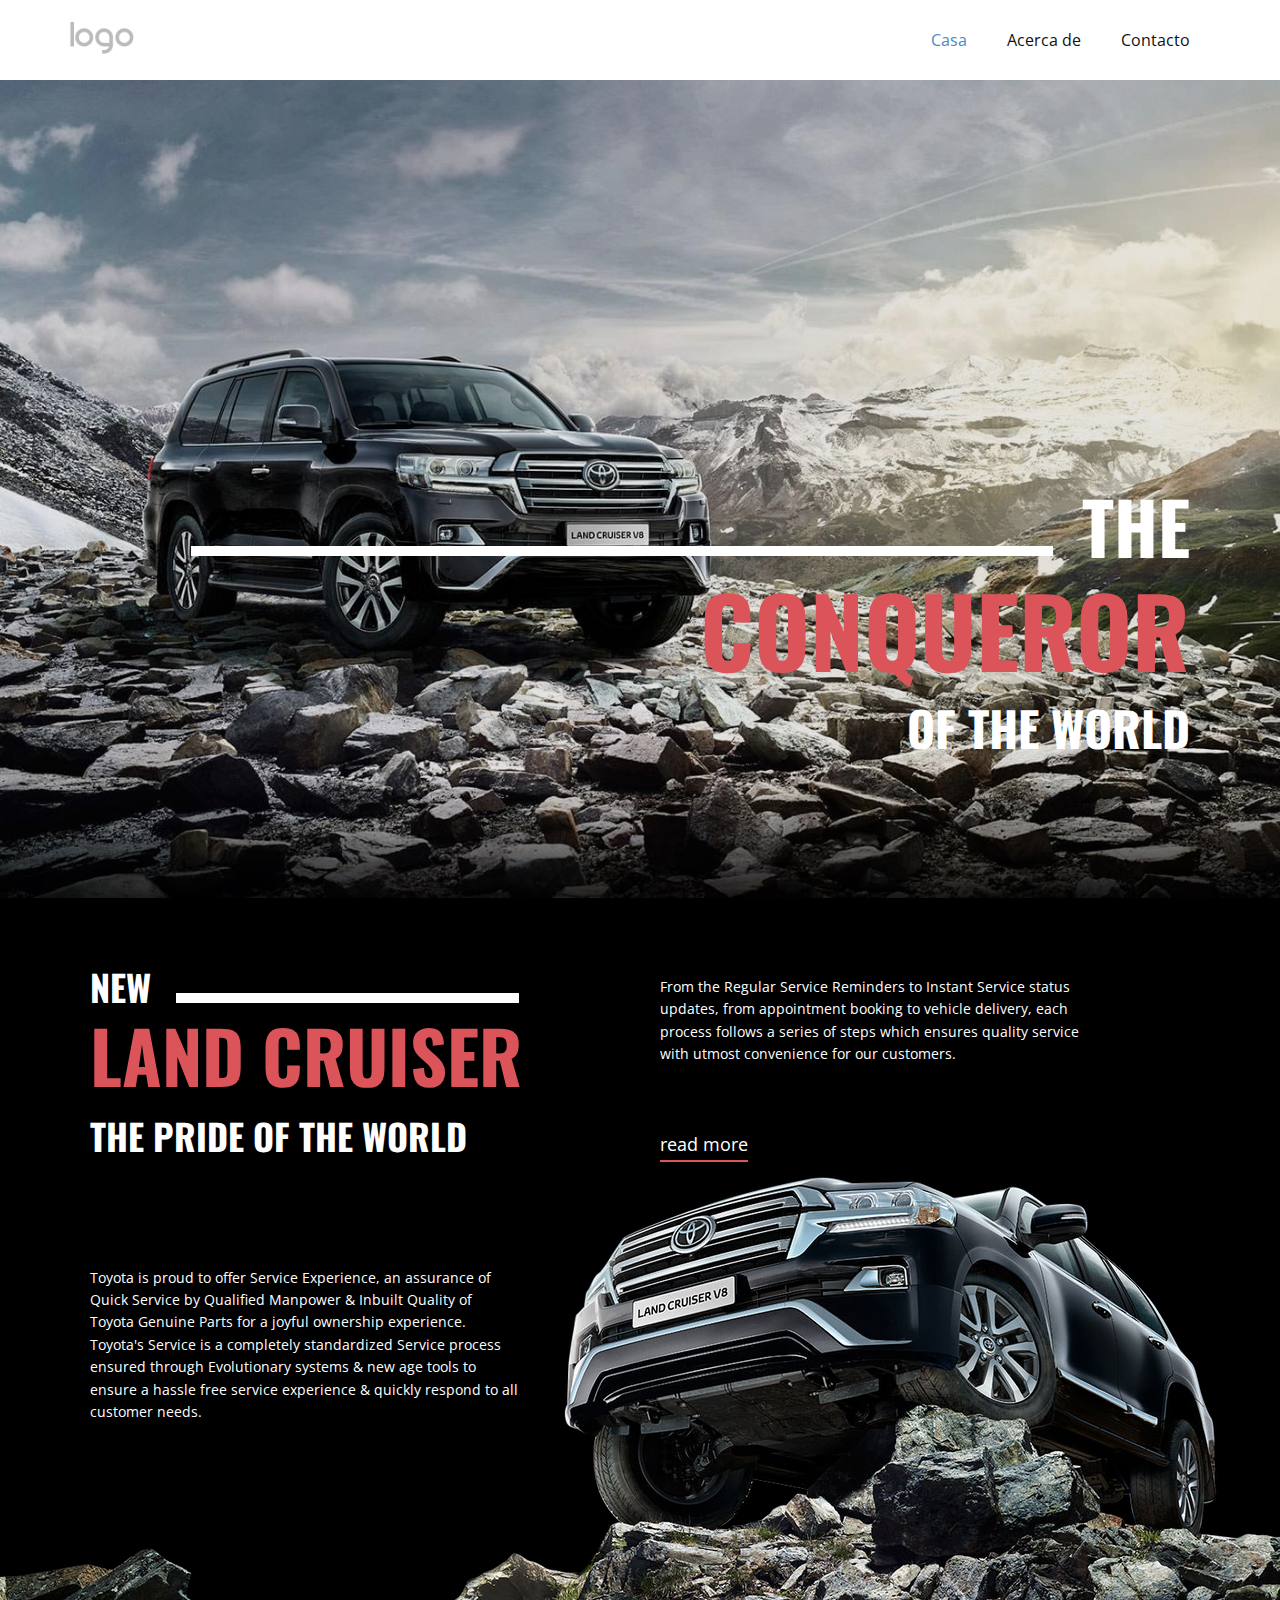
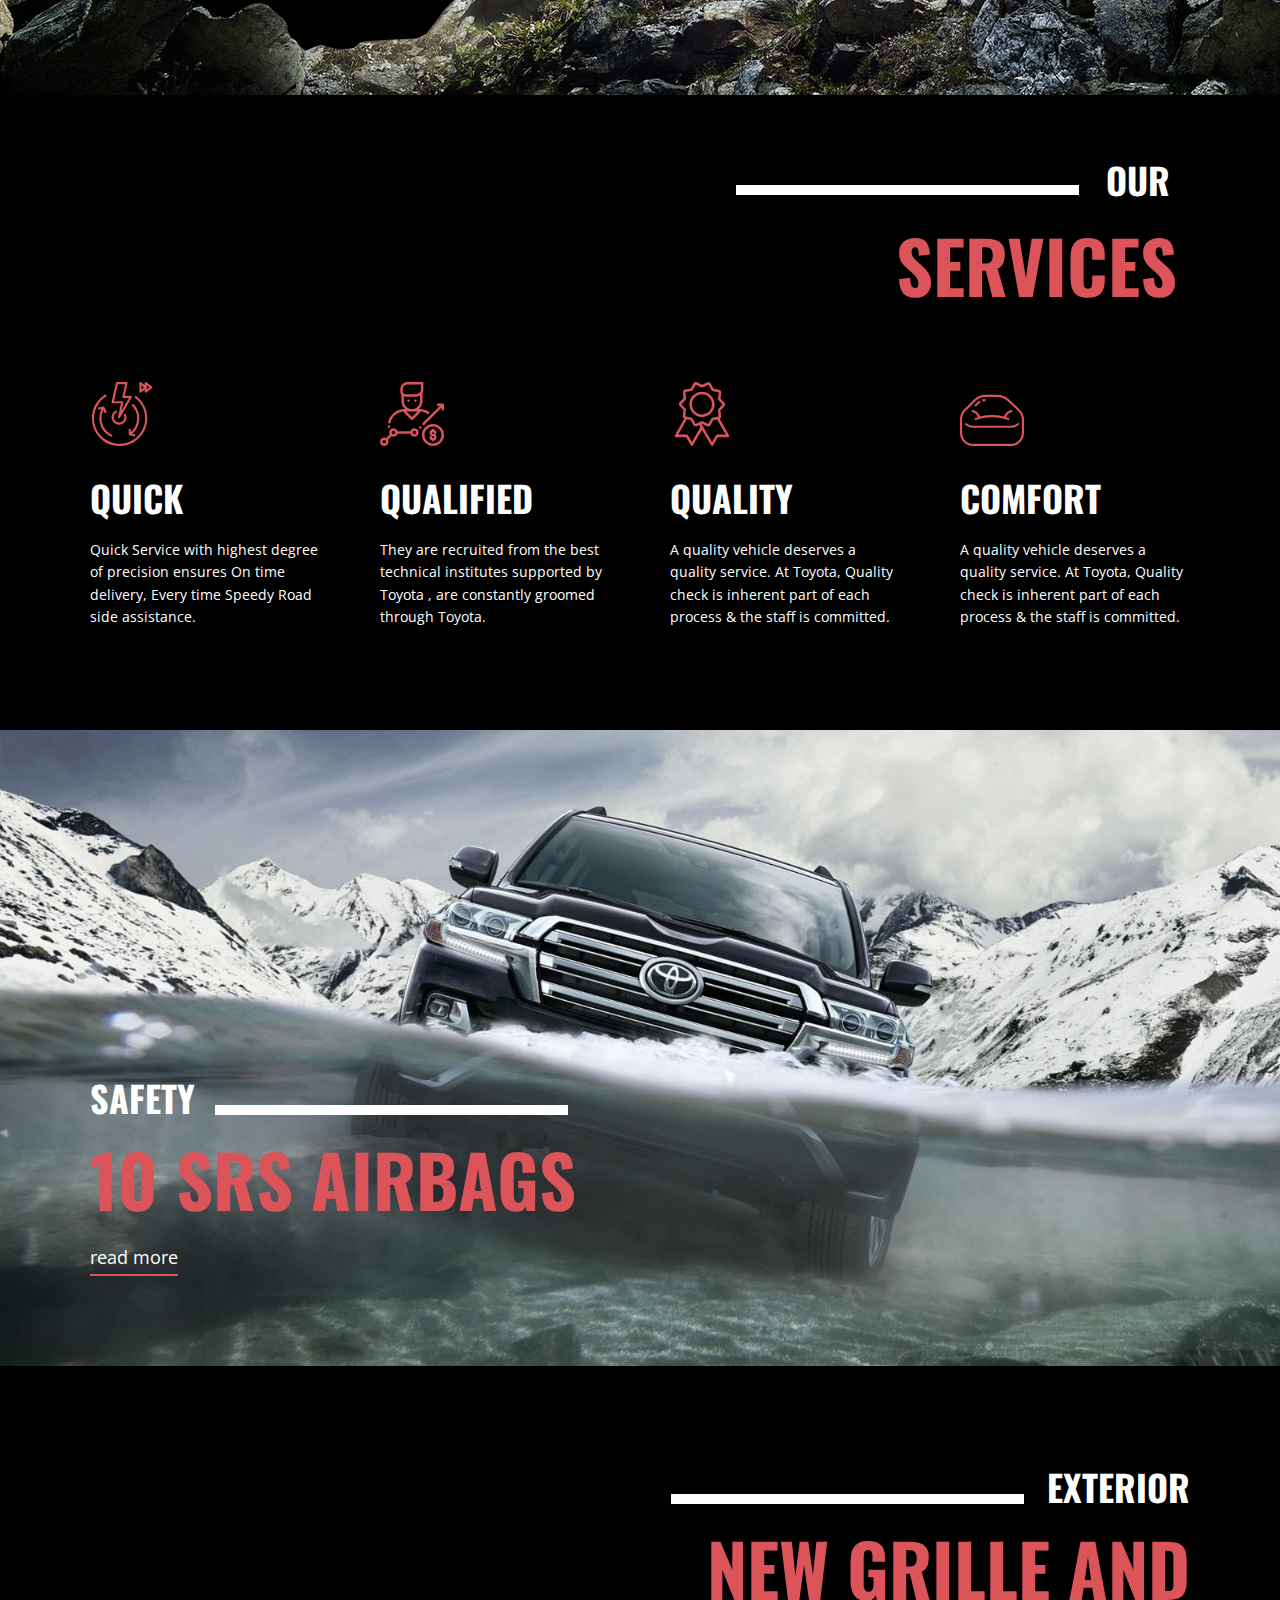
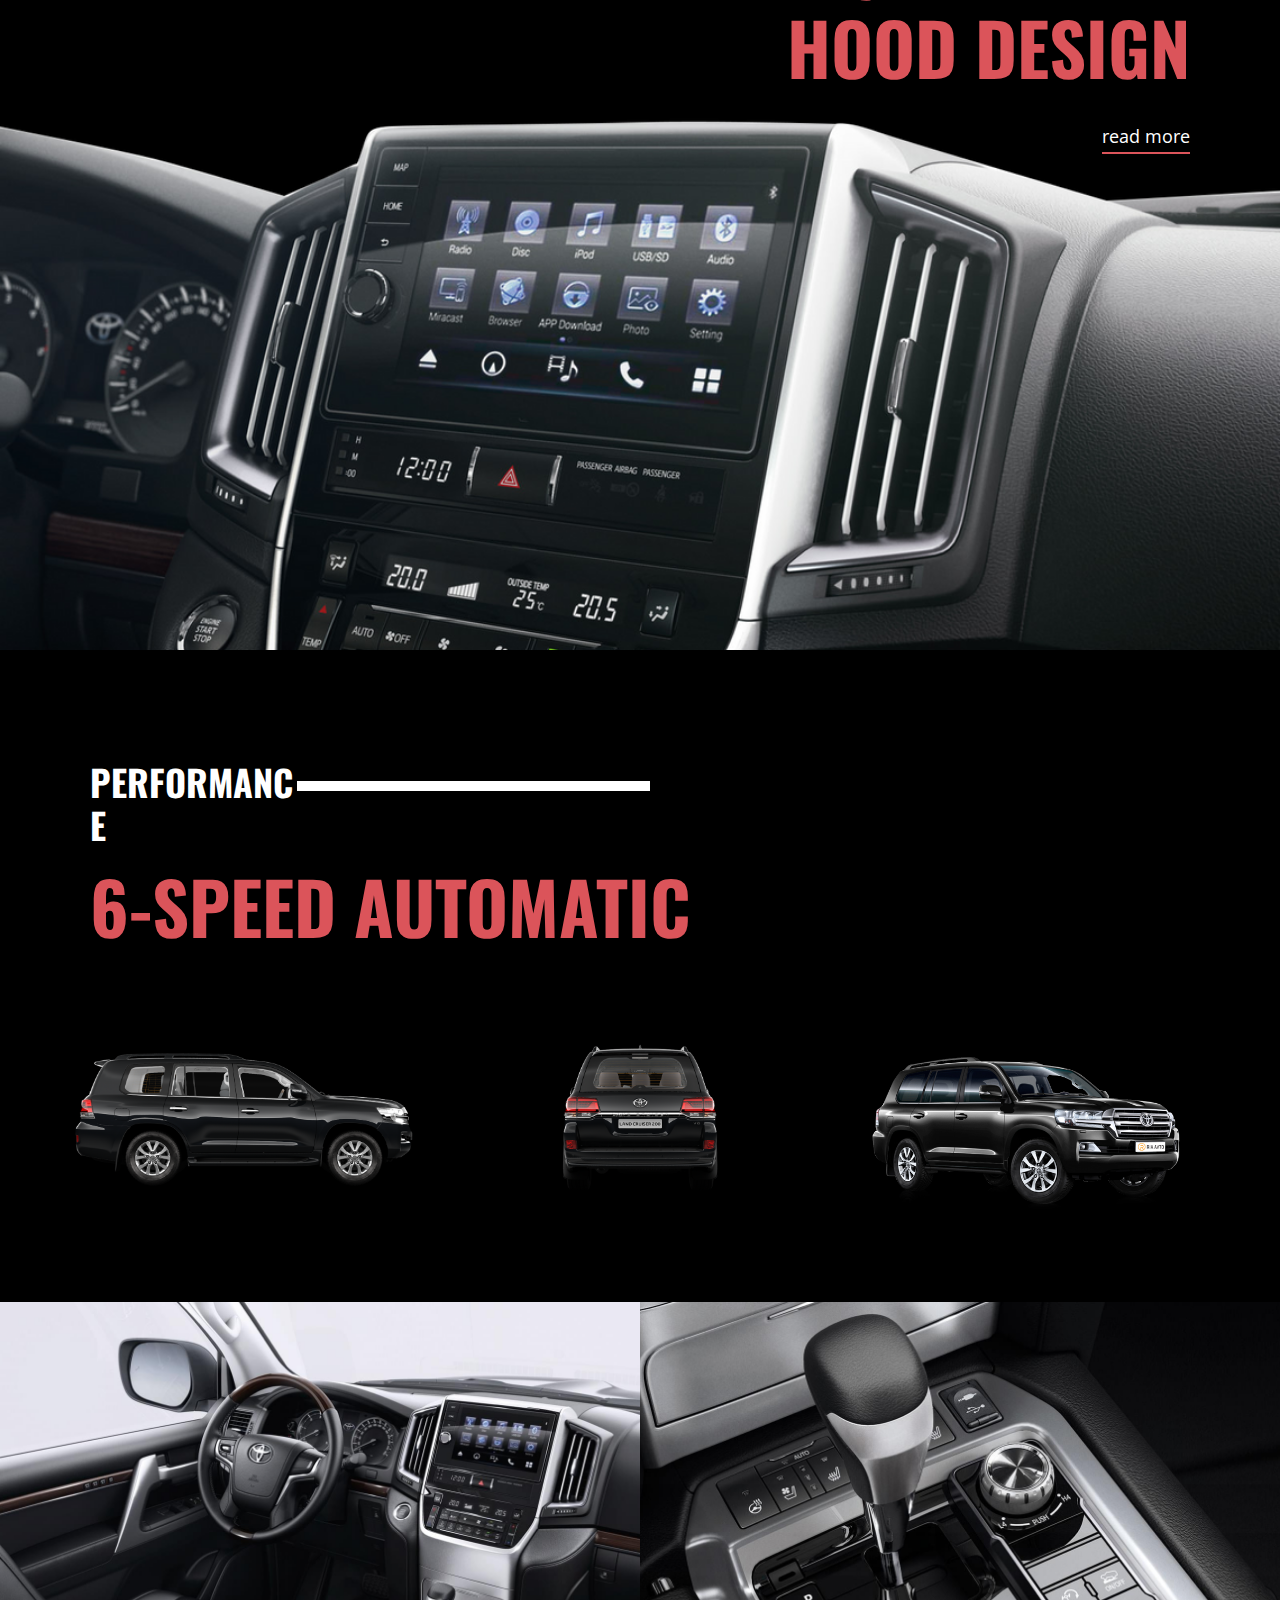
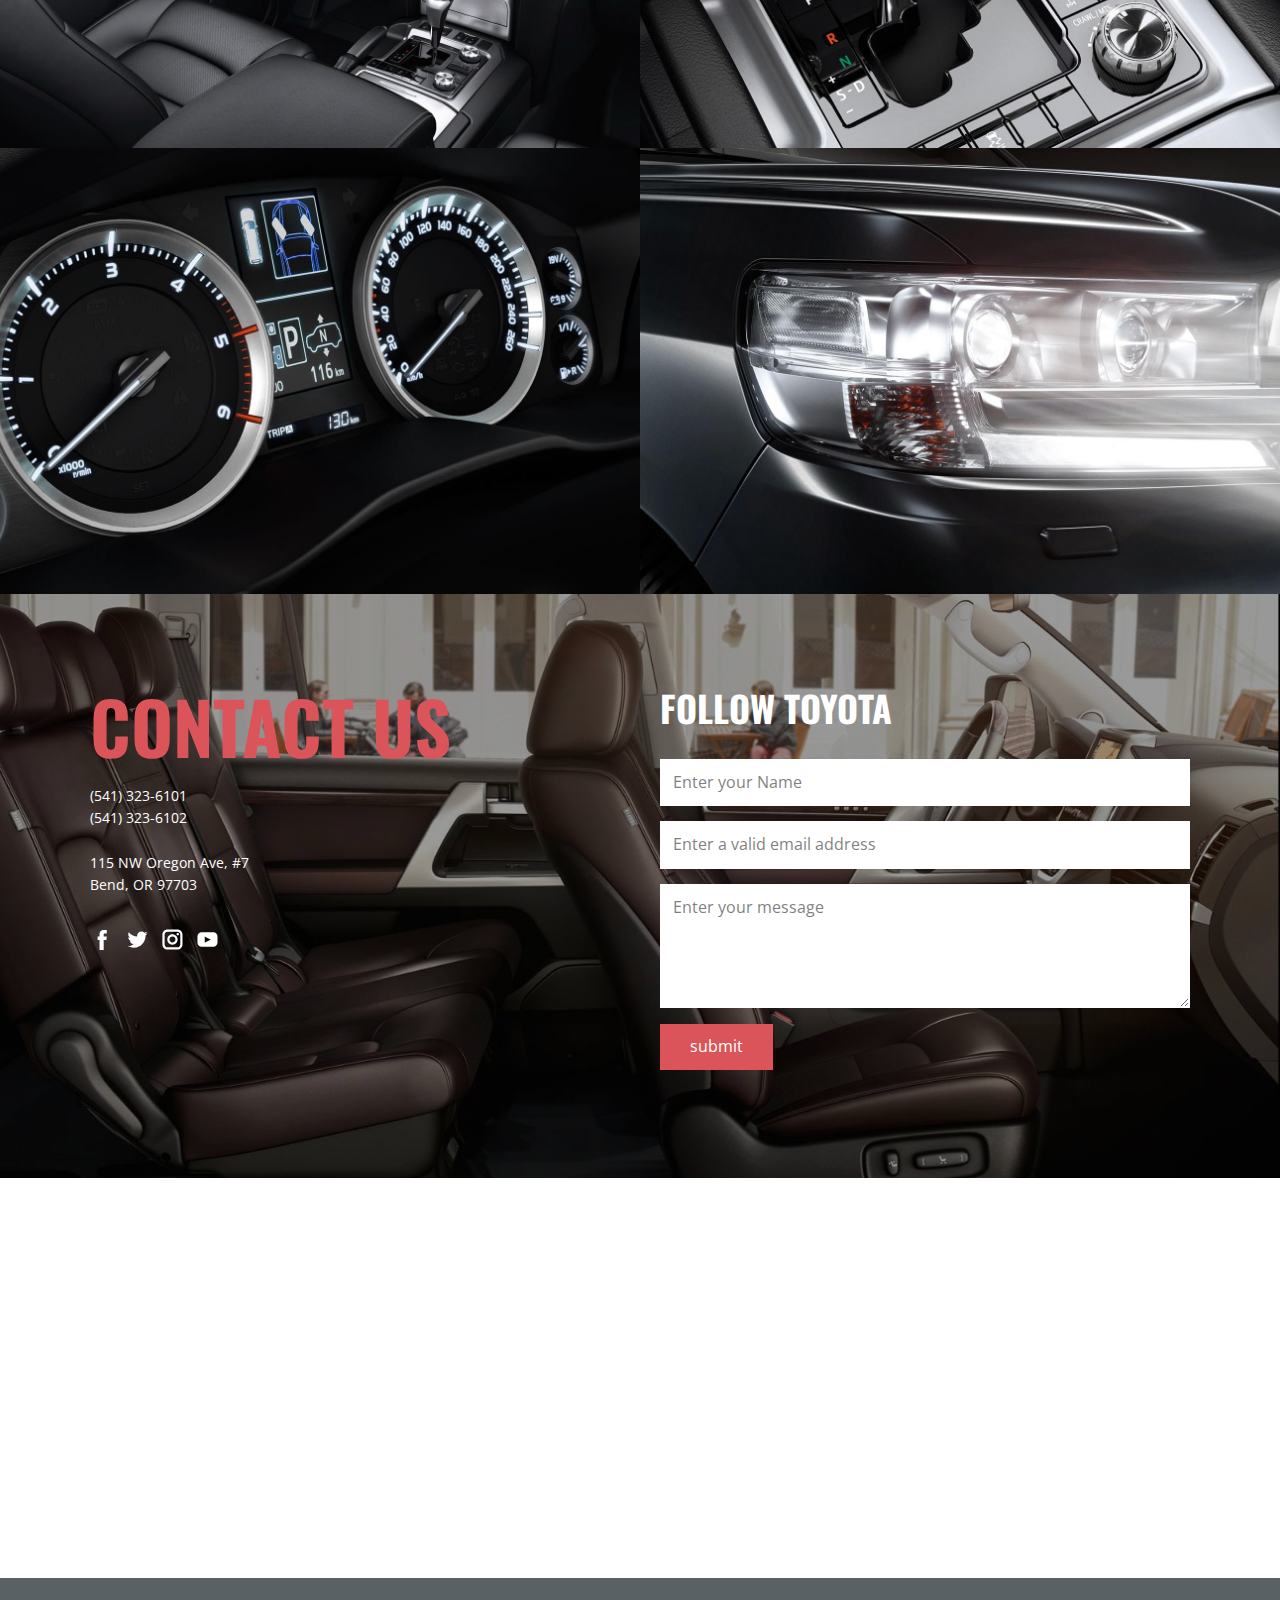
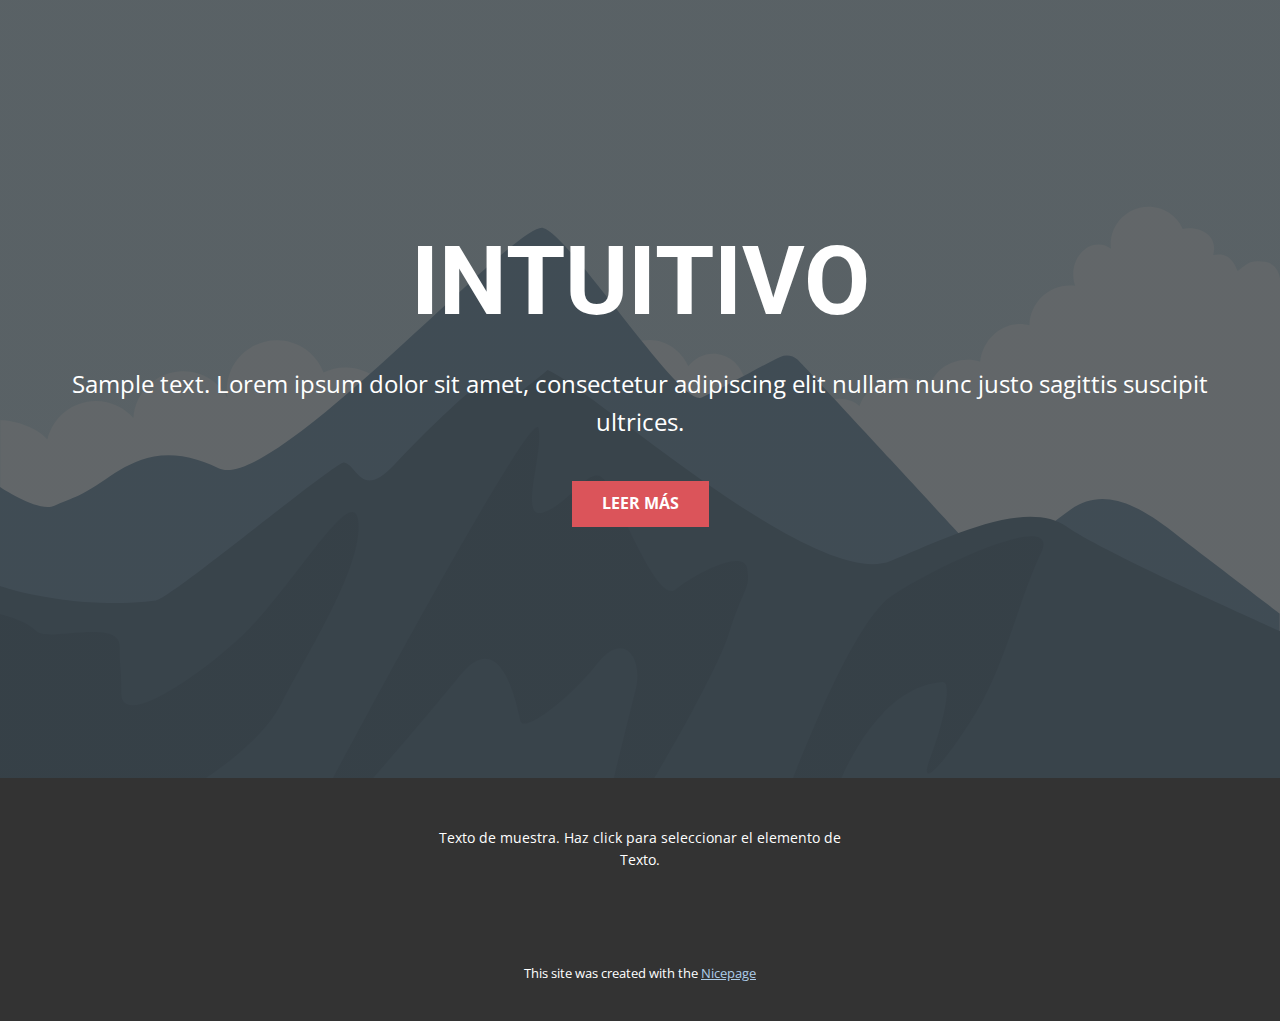
==== commit 09375fff: "Update index.html" ====
--- a/index.html
+++ b/index.html
@@ -80,24 +80,6 @@
         </div>
       </div>
     </section>
-    <section class="u-clearfix u-section-2" id="sec-ae29">
-      <div class="u-clearfix u-sheet u-sheet-1">
-        <div class="data-layout-selected u-clearfix u-expanded-width u-layout-wrap u-layout-wrap-1">
-          <div class="u-layout">
-            <div class="u-layout-row">
-              <div class="u-container-style u-image u-layout-cell u-size-30 u-image-1" data-image-width="400" data-image-height="265">
-                <div class="u-container-layout u-container-layout-1"></div>
-              </div>
-              <div class="u-container-align-center u-container-style u-layout-cell u-size-30 u-layout-cell-2">
-                <div class="u-container-layout u-valign-middle u-container-layout-2">
-                  <h2 class="u-align-center u-text u-text-default u-text-1">Titular de muestra</h2>
-                  <p class="u-align-center u-text u-text-default u-text-2">Texto de muestra. Haz click para seleccionar el elemento de Texto.</p>
-                </div>
-              </div>
-            </div>
-          </div>
-        </div>
-      </div>
     </section>
     <section class="u-black u-clearfix u-section-3" id="carousel_4634">
       <img src="images/222.png" alt="" class="u-expanded-width u-image u-image-default u-image-1">
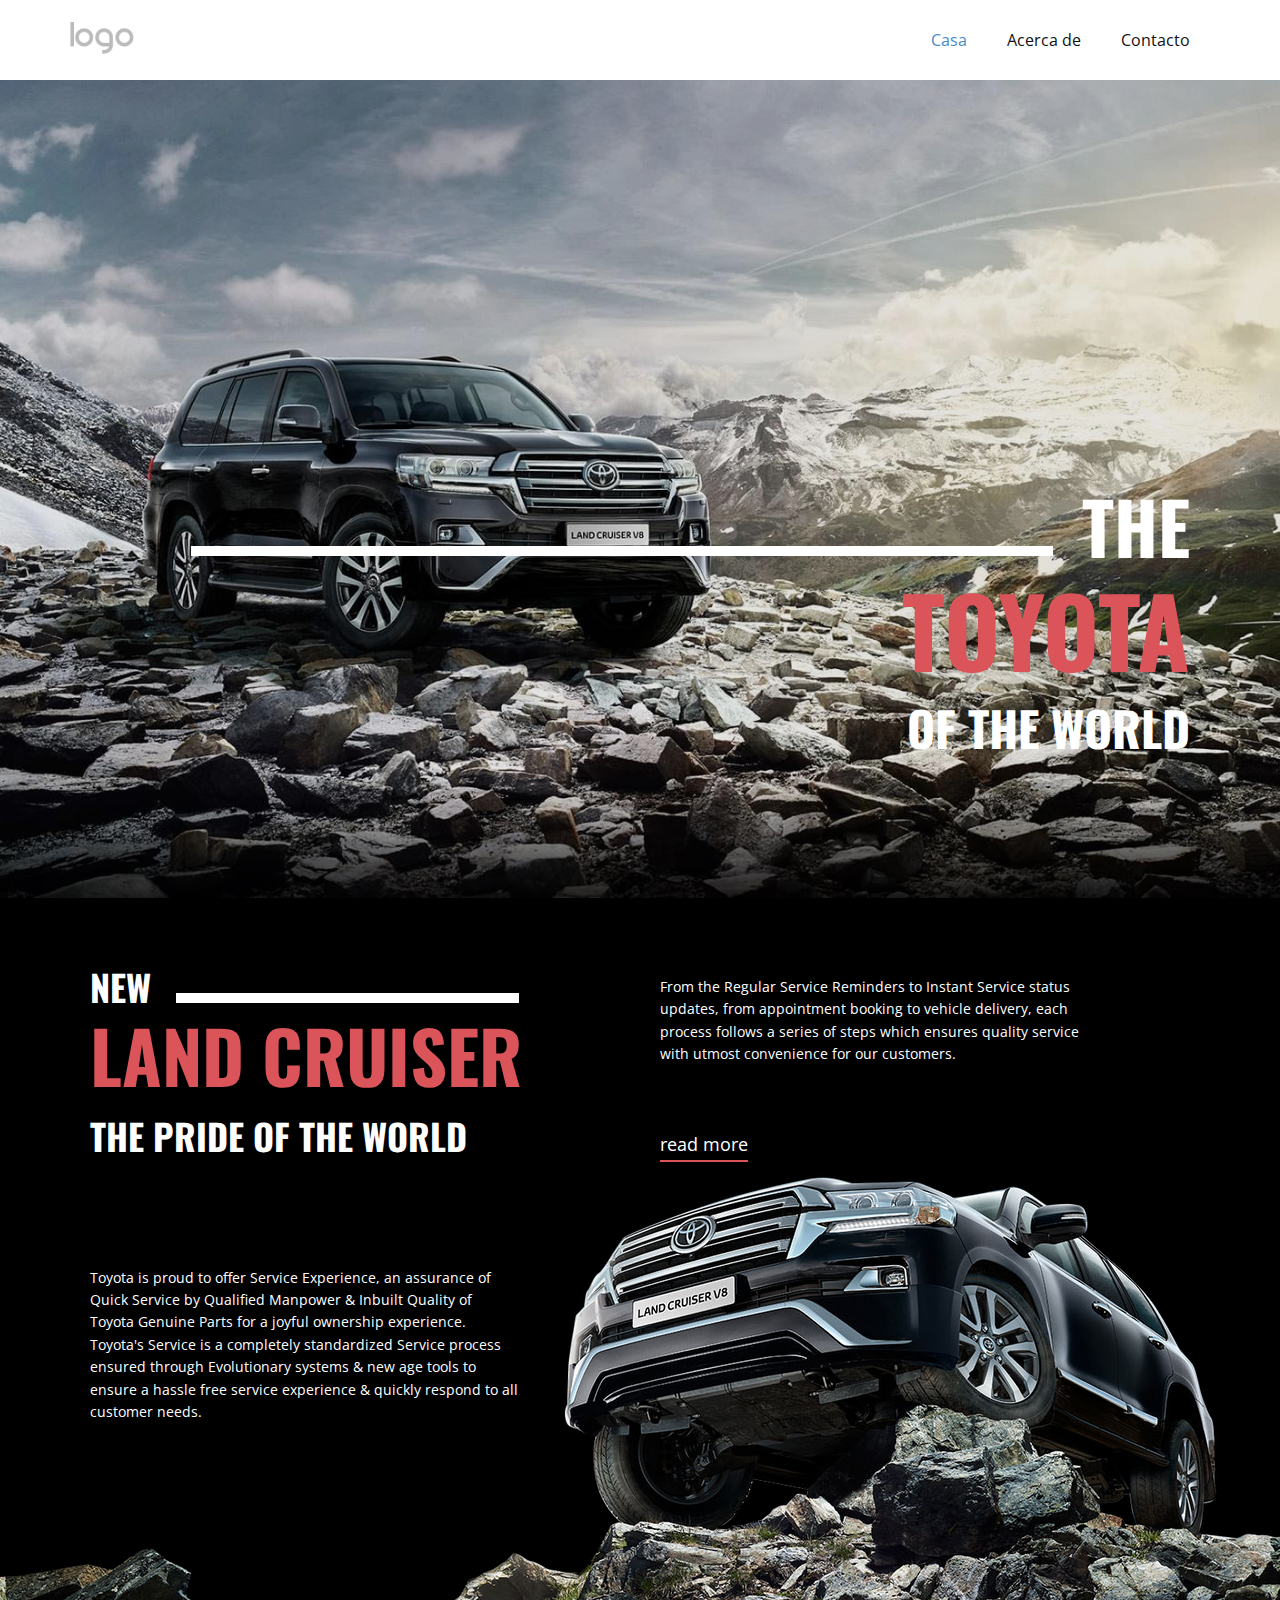
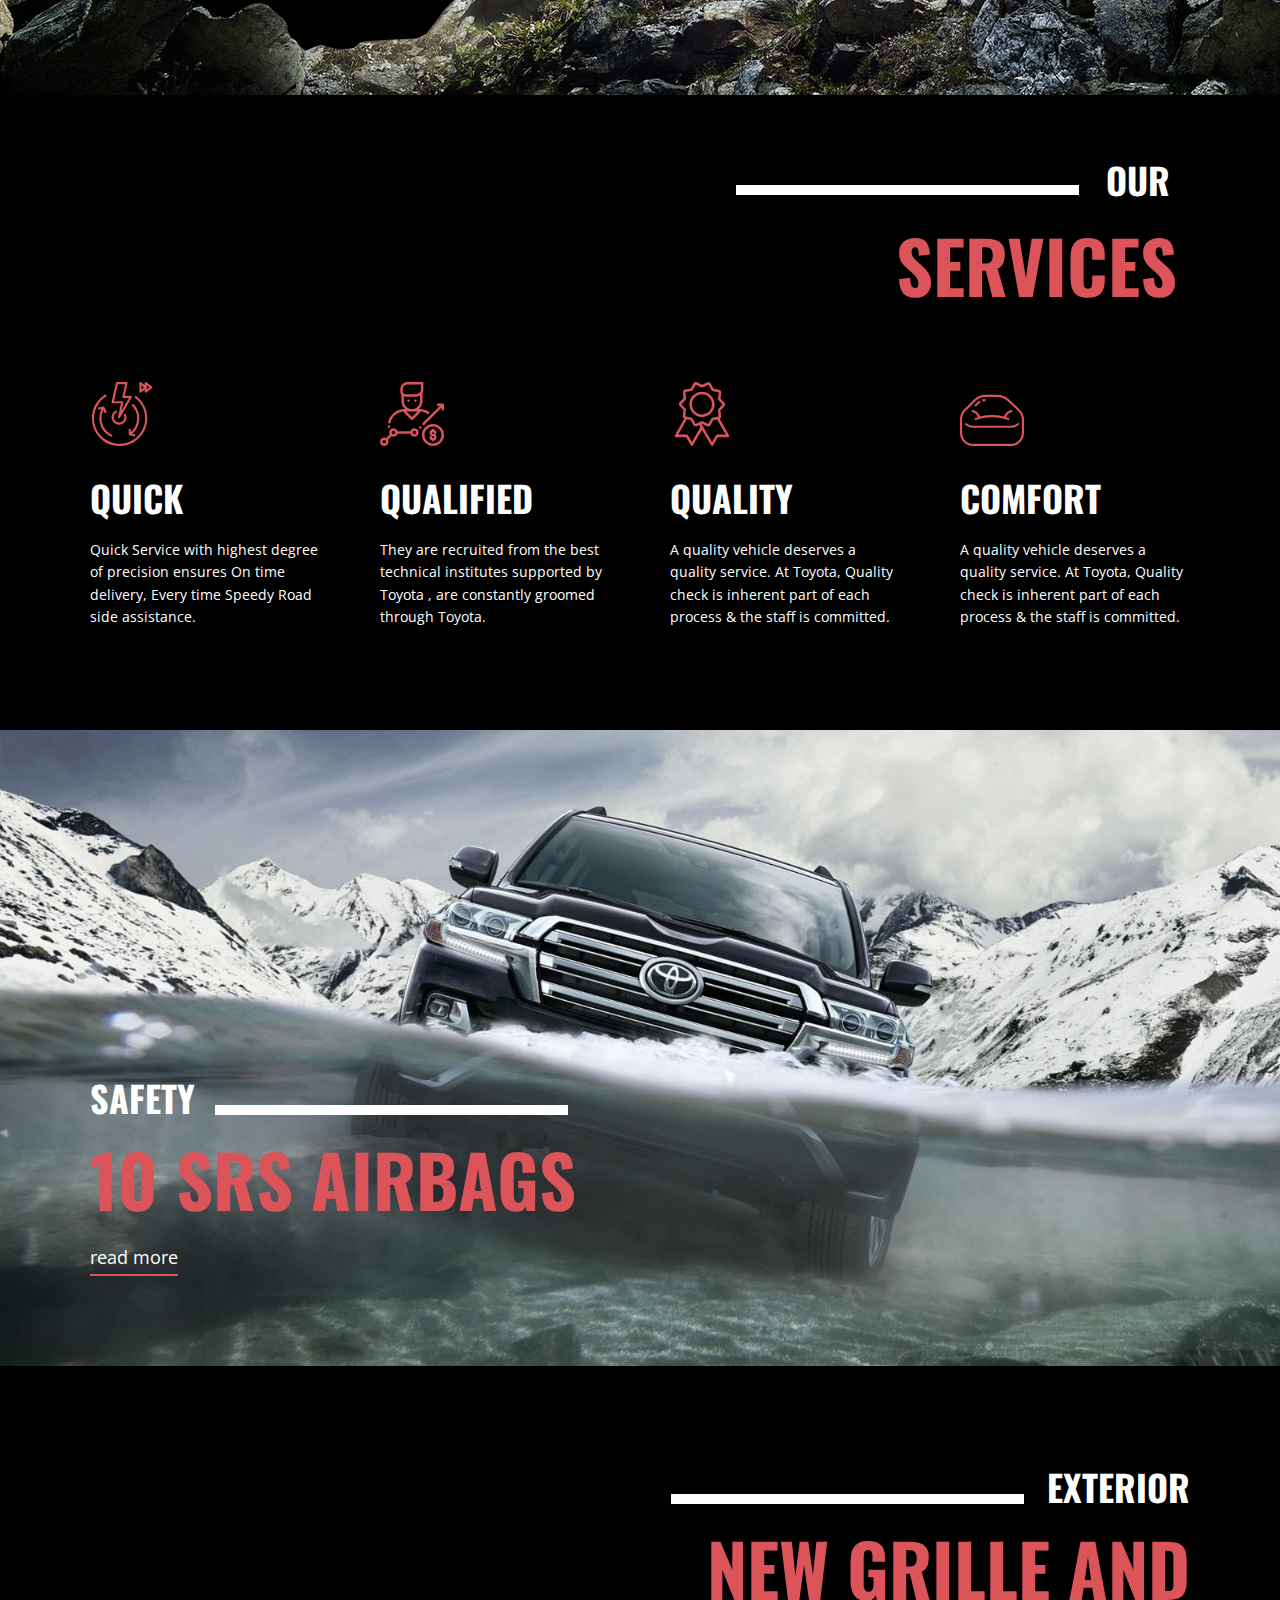
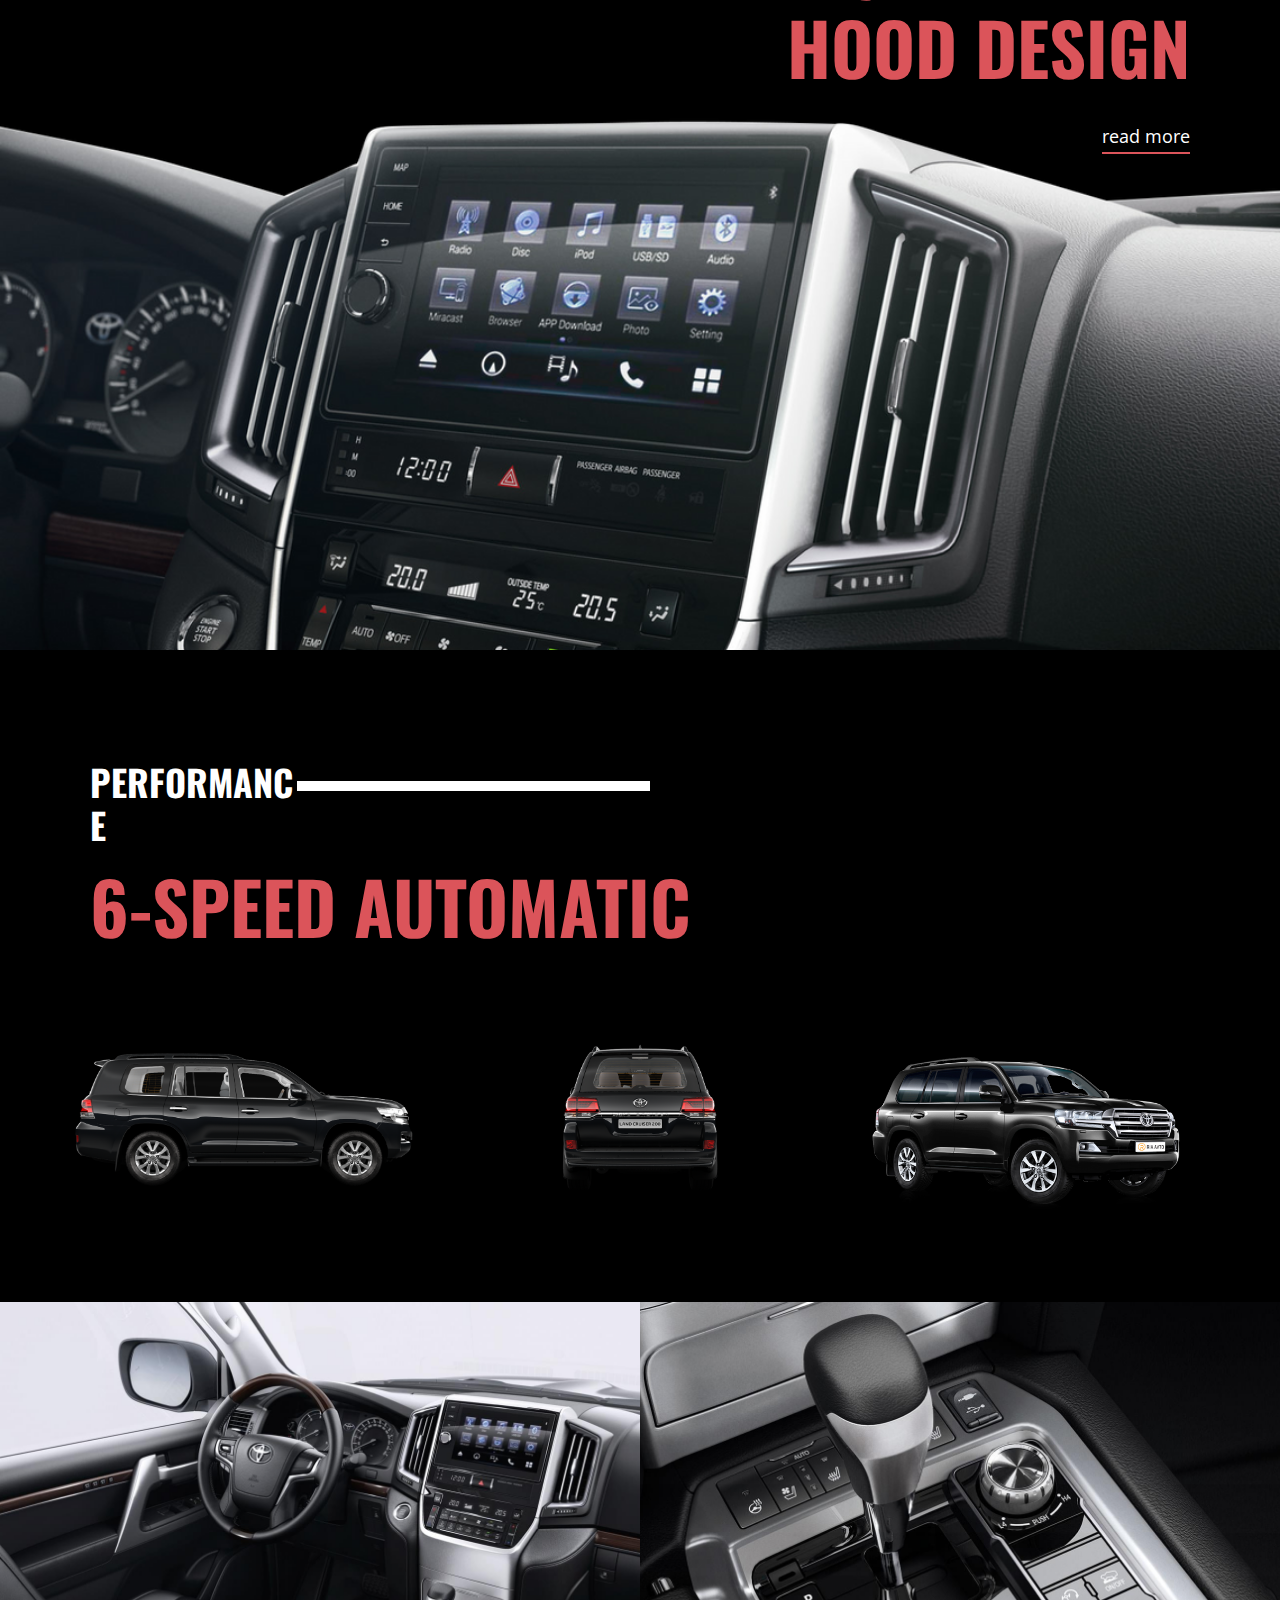
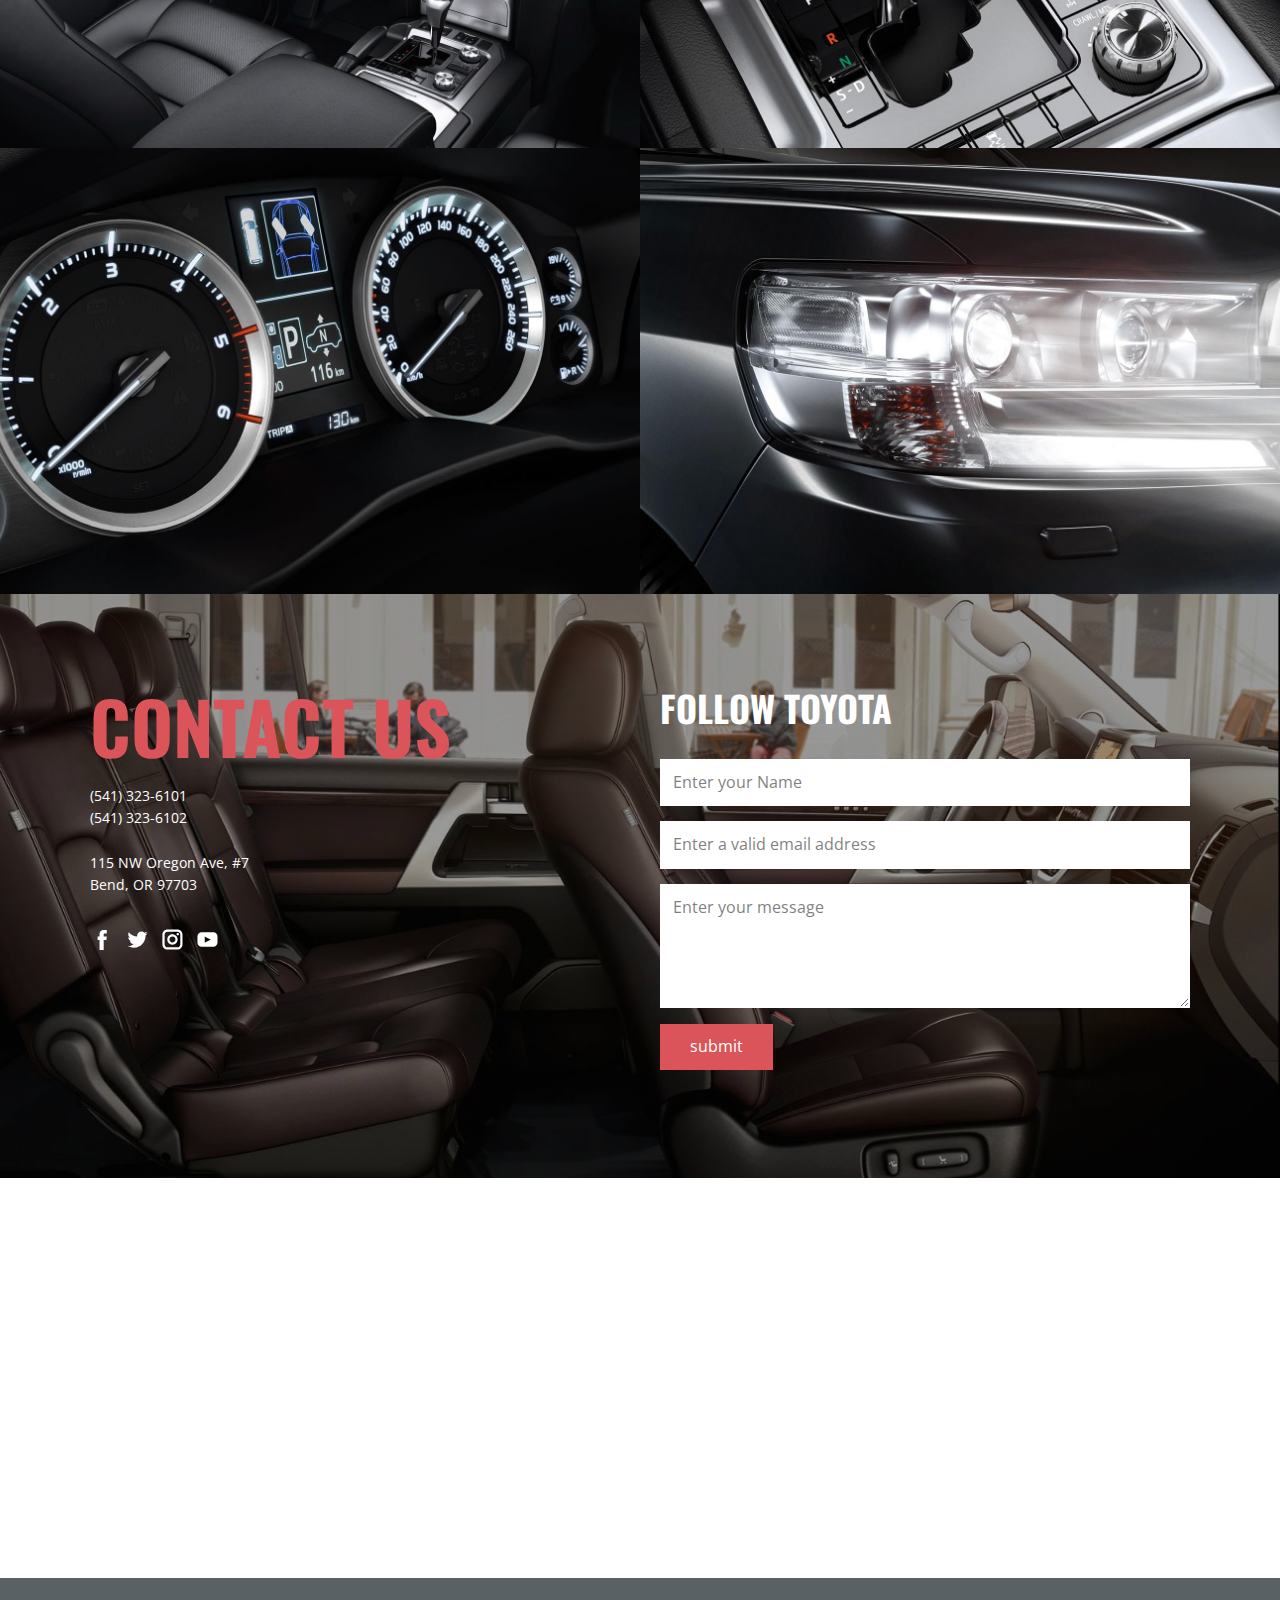
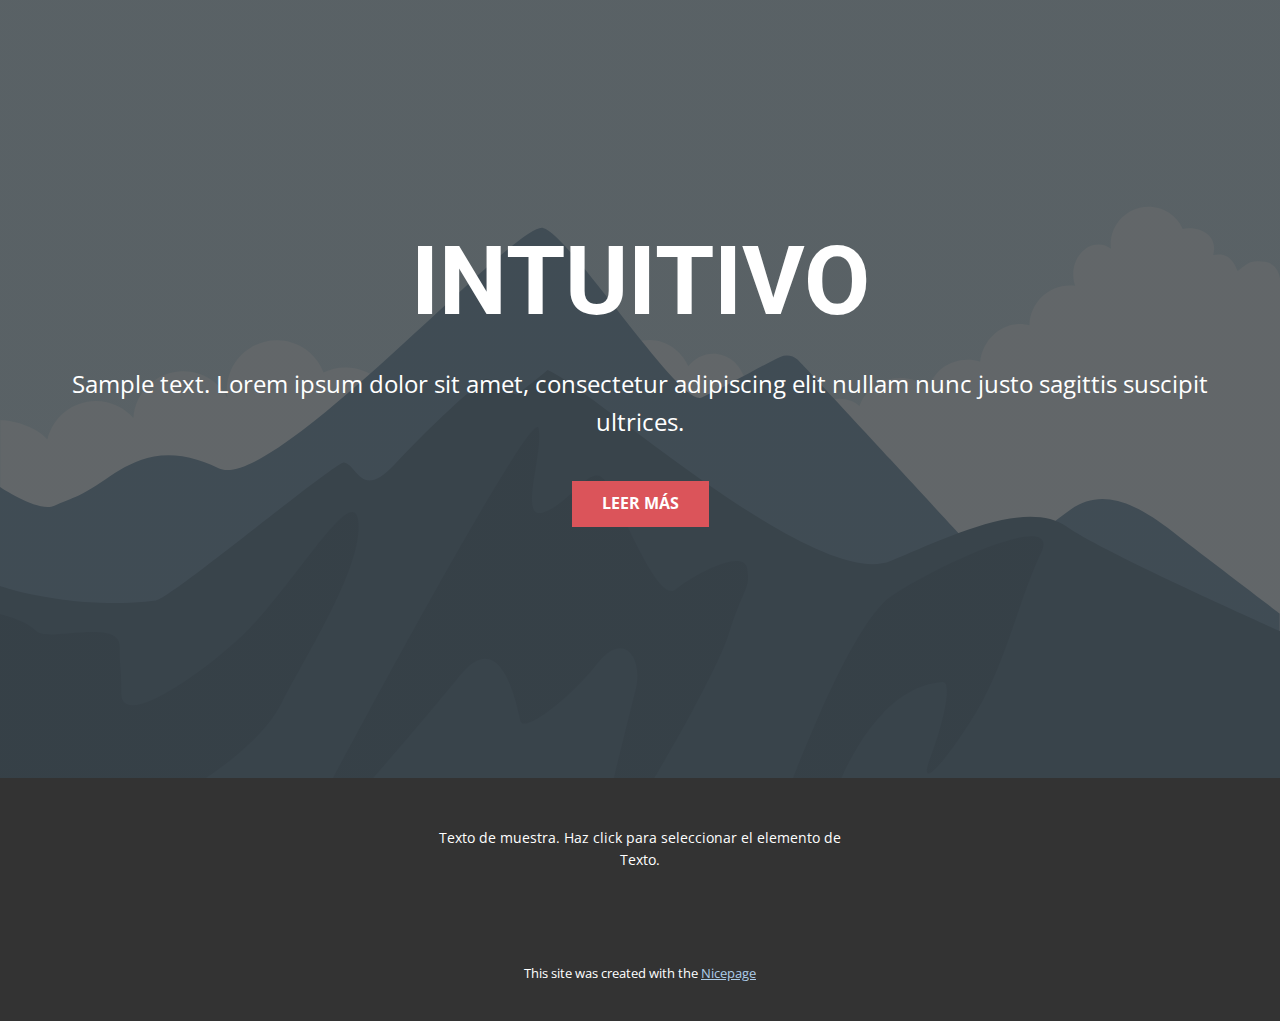
==== commit 7a439a14: "Update index.html" ====
--- a/index.html
+++ b/index.html
@@ -13,19 +13,6 @@
     <meta name="referrer" content="origin">
     <link id="u-theme-google-font" rel="stylesheet" href="https://fonts.googleapis.com/css?family=Roboto:100,100i,300,300i,400,400i,500,500i,700,700i,900,900i|Open+Sans:300,300i,400,400i,500,500i,600,600i,700,700i,800,800i">
     <link id="u-page-google-font" rel="stylesheet" href="https://fonts.googleapis.com/css?family=Oswald:200,300,400,500,600,700">
-    
-    
-    
-    
-    
-    
-    
-    
-    
-    
-    
-    
-    
     <script type="application/ld+json">{
 		"@context": "http://schema.org",
 		"@type": "Organization",
@@ -74,7 +61,7 @@
           <div class="u-container-layout u-valign-bottom-lg u-valign-bottom-md u-valign-bottom-sm u-valign-bottom-xs u-container-layout-1">
             <div class="u-border-10 u-border-white u-line u-line-horizontal u-line-1"></div>
             <h2 class="u-custom-font u-font-oswald u-text u-text-body-alt-color u-text-1">the</h2>
-            <h1 class="u-custom-font u-font-oswald u-text u-text-palette-2-base u-title u-text-2">Conqueror</h1>
+            <h1 class="u-custom-font u-font-oswald u-text u-text-palette-2-base u-title u-text-2">Toyota</h1>
             <h2 class="u-custom-font u-font-oswald u-text u-text-body-alt-color u-text-3">of the world</h2>
           </div>
         </div>
